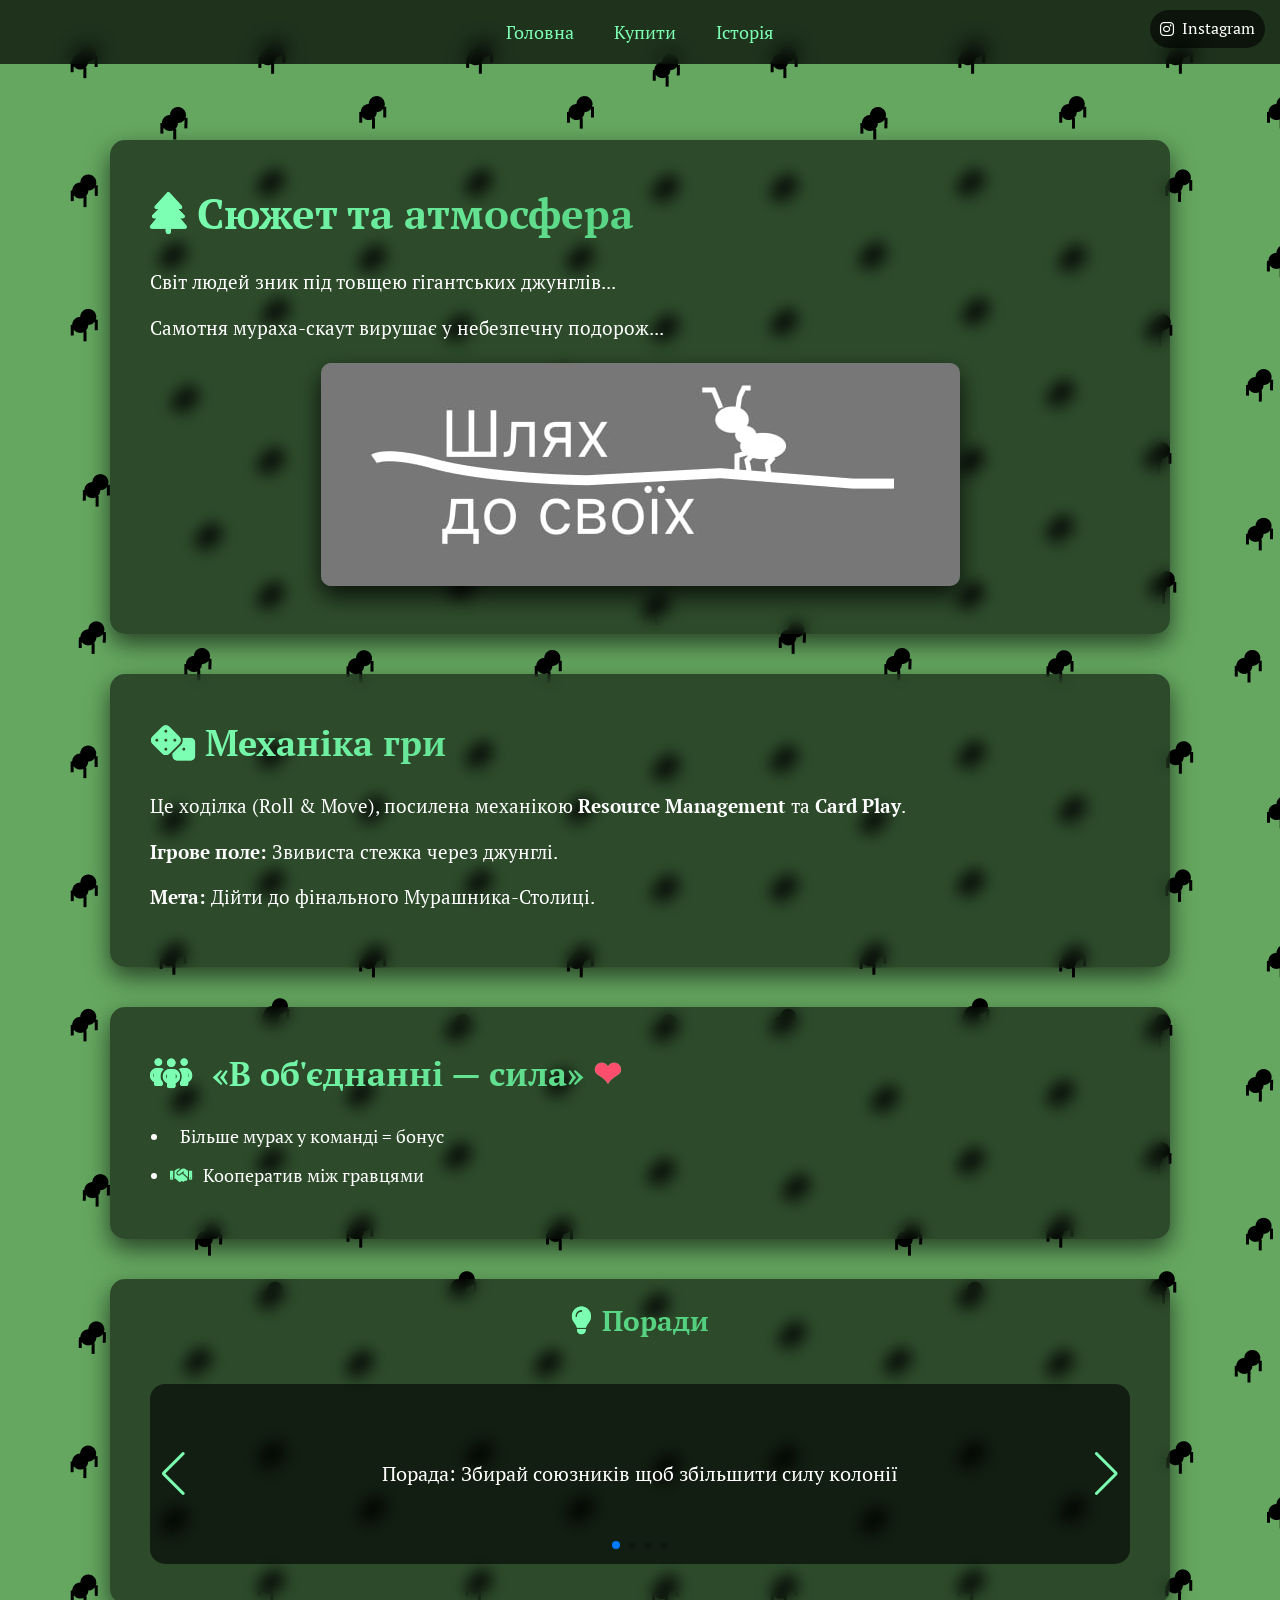
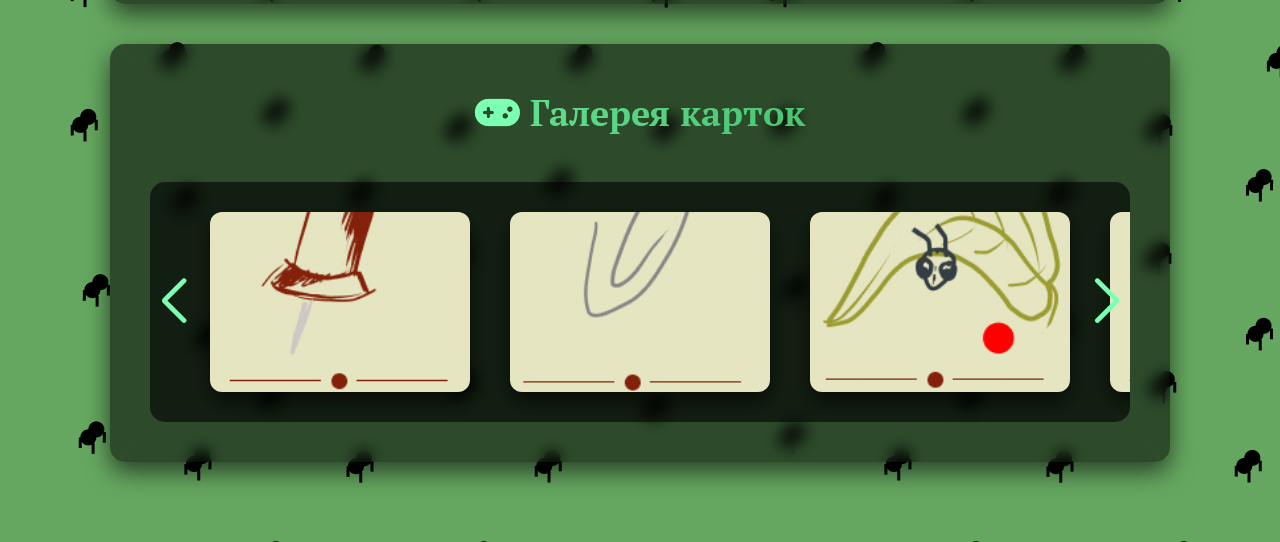
==== index.html @ 15e4026f "Update index.html" ====
<!DOCTYPE html>
<html lang="uk">
<head>
<meta charset="UTF-8">
<meta name="viewport" content="width=device-width, initial-scale=1.0">
<title>Ant Unity Game</title>

<link rel="stylesheet" href="style.css">
<link href="https://fonts.googleapis.com/css2?family=PT+Serif:wght@400;700&display=swap" rel="stylesheet">
<link rel="stylesheet" href="https://cdnjs.cloudflare.com/ajax/libs/font-awesome/6.5.0/css/all.min.css">
<link rel="stylesheet" href="https://cdn.jsdelivr.net/npm/swiper@11/swiper-bundle.min.css"/>

<style>
*{margin:0;padding:0;box-sizing:border-box;font-family:"PT Serif",serif;}

body{
background-image:url(bg.jpg);
color:white;
line-height:1.6;
}

nav{
position:fixed;
top:0;
left:0;
width:100%;
display:flex;
justify-content:center;
gap:40px;
padding:20px;
z-index:1000;
background:rgba(0,0,0,.7);
backdrop-filter:blur(10px);
}

nav button{
background:none;
border:none;
color:#7CFFB2;
font-size:18px;
cursor:pointer;
}

nav button:hover{color:#32a852;}

.tab{display:none;opacity:0;transition:.5s;}
.tab.active{display:block;opacity:1;}

.container{
max-width:1100px;
margin:auto;
padding:140px 20px 40px;
}

section{
background:rgba(0,0,0,.55);
backdrop-filter:blur(8px);
padding:40px;
border-radius:15px;
margin-bottom:40px;
box-shadow:0 10px 25px rgba(0,0,0,.6);
}

h1,h2{
margin-bottom:20px;
background:linear-gradient(90deg,#7CFFB2,#32a852);
-webkit-background-clip:text;
color:transparent;
}

h1{font-size:42px;}
h2{font-size:36px;}

p{font-size:19px;margin-bottom:15px;}

.image{text-align:center;margin-top:20px;}
.image img{
max-width:100%;
border-radius:10px;
box-shadow:0 10px 25px rgba(0,0,0,.8);
}

ul{margin-top:10px;padding-left:20px;font-size:18px;}
li{margin-bottom:10px;}

.icon{color:#7CFFB2;margin-right:10px;}
.highlight{font-size:34px;}
.heart{color:#ff4d6d;}

.swiper{
margin-top:40px;
background:rgba(0,0,0,.6);
border-radius:15px;
padding:30px 50px;
}

.tipSwiper .swiper-slide{
text-align:center;
font-size:20px;
display:flex;
align-items:center;
justify-content:center;
height:120px;
}

.gameSwiper .swiper-slide{
display:flex;
justify-content:center;
align-items:center;
height:auto;
}

.gameSwiper img{
width:100%;
max-width:260px;
height:180px;
object-fit:cover;
border-radius:12px;
box-shadow:0 10px 20px rgba(0,0,0,.6);
}

.swiper-button-next,
.swiper-button-prev{
color:#7CFFB2;
}

.coming{
text-align:center;
font-size:34px;
padding:100px 0;
opacity:.8;
}

.instagram-badge{
position:fixed;
top:10px;
right:15px;
z-index:1100;
display:flex;
align-items:center;
gap:8px;
padding:6px 10px;
border-radius:40px;
background:rgba(0,0,0,.6);
color:#fff;
text-decoration:none;
}

@media(max-width:768px){
.swiper{padding:20px;}
.gameSwiper img{height:160px;}
}
</style>
</head>

<body>

<a href="#" class="instagram-badge">
<i class="fa-brands fa-instagram"></i>
<span>Instagram</span>
</a>

<nav>
<button onclick="openTab('home')">Головна</button>
<button onclick="openTab('buy')">Купити</button>
<button onclick="openTab('story')">Історія</button>
</nav>

<div class="container">

<div id="home" class="tab active">

<section>
<h1><i class="fa-solid fa-tree icon"></i>Сюжет та атмосфера</h1>
<p>Світ людей зник під товщею гігантських джунглів...</p>
<p>Самотня мураха-скаут вирушає у небезпечну подорож...</p>
<div class="image">
<img src="04a4756f-ee67-4bca-881b-0a385c63c83e.png">
</div>
</section>

<section>
<h2><i class="fa-solid fa-dice icon"></i>Механіка гри</h2>
<p>Це ходілка (Roll & Move), посилена механікою <strong>Resource Management</strong> та <strong>Card Play</strong>.</p>
<p><strong>Ігрове поле:</strong> Звивиста стежка через джунглі.</p>
<p><strong>Мета:</strong> Дійти до фінального Мурашника-Столиці.</p>
</section>

<section>
<h2 class="highlight">
<i class="fa-solid fa-people-group icon"></i>
«В об'єднанні — сила»
<span class="heart">❤</span>
</h2>

<ul>
<li><i class="fa-solid fa-ant icon"></i>Більше мурах у команді = бонус</li>
<li><i class="fa-solid fa-handshake icon"></i>Кооператив між гравцями</li>
</ul>
</section>

<section style="padding-top:20px;">
<h2 style="text-align:center;margin-bottom:10px;font-size:28px;">
<i class="fa-solid fa-lightbulb icon"></i>Поради
</h2>

<div class="swiper tipSwiper">
<div class="swiper-wrapper">

<div class="swiper-slide">Порада: Збирай союзників щоб збільшити силу колонії</div>
<div class="swiper-slide">Сектор: Покинутий сад — ресурси + небезпека</div>
<div class="swiper-slide">Карта подій може змінити маршрут</div>
<div class="swiper-slide">Фінальна ціль: Мурашник-Столиця</div>

</div>

<div class="swiper-button-next tip-next"></div>
<div class="swiper-button-prev tip-prev"></div>
<div class="swiper-pagination tip-pagination"></div>
</div>
</section>

<section>
<h2 style="text-align:center;margin-bottom:25px;">
<i class="fa-solid fa-gamepad icon"></i>Галерея карток
</h2>

<div class="swiper gameSwiper">
<div class="swiper-wrapper">

<div class="swiper-slide"><img src="Group23.jpg"></div>
<div class="swiper-slide"><img src="Group24.jpg"></div>
<div class="swiper-slide"><img src="Group25.jpg"></div>
<div class="swiper-slide"><img src="Group22.jpg"></div>
<div class="swiper-slide"><img src="Group21.jpg"></div>
<div class="swiper-slide"><img src="Group20.jpg"></div>
<div class="swiper-slide"><img src="Group19.jpg"></div>

</div>

<div class="swiper-button-next game-next"></div>
<div class="swiper-button-prev game-prev"></div>
</div>
</section>

</div>

<div id="buy" class="tab">
<section><div class="coming">Coming Soon...</div></section>
</div>

<div id="story" class="tab">
<section><div class="coming">Coming Soon...</div></section>
</div>

</div>

<script src="https://cdn.jsdelivr.net/npm/swiper@11/swiper-bundle.min.js"></script>

<script>
function openTab(tabId){
document.querySelectorAll('.tab').forEach(t=>t.classList.remove('active'));
document.getElementById(tabId).classList.add('active');
}

/* Поради */
new Swiper(".tipSwiper",{
loop:true,
autoplay:{
delay:3500,
disableOnInteraction:false
},
pagination:{
el:".tip-pagination",
clickable:true
},
navigation:{
nextEl:".tip-next",
prevEl:".tip-prev"
}
});

/* Галерея карток */
new Swiper(".gameSwiper",{
loop:true,
slidesPerView:3,
slidesPerGroup:1,
spaceBetween:20,
navigation:{
nextEl:".game-next",
prevEl:".game-prev"
},
breakpoints:{
0:{slidesPerView:1},
768:{slidesPerView:2},
1024:{slidesPerView:3}
}
});
</script>

</body>
</html>
---- style.css ----
/* ===== СВАЙПЕР ОБЩИЙ ===== */

.swiper-slide{
text-align:center;
font-size:20px;
display:flex;
align-items:center;
justify-content:center;
height:120px;
}

/* ===== УДАЛЯЕМ СТАРУЮ GALLERY ===== */
/* gallery, track, card больше не нужны */

/* ===== ВТОРОЙ СВАЙПЕР С КАРТИНКАМИ ===== */

.gameSwiper{
margin-top:20px;
padding:20px 45px;
overflow:hidden;
position:relative;
}

.gameSwiper .swiper-wrapper{
align-items:center;
}

.gameSwiper .swiper-slide{
display:flex;
justify-content:center;
align-items:center;
height:auto;
}

.gameSwiper img{
width:100%;
max-width:260px;
height:180px;
object-fit:cover;
border-radius:12px;
box-shadow:0 10px 20px rgba(0,0,0,0.6);
transition:0.3s;
}

.gameSwiper img:hover{
transform:scale(1.05);
}

/* ===== СТРЕЛКИ ===== */

.game-next,
.game-prev{
color:#7CFFB2;
font-weight:bold;
}

.game-next:hover,
.game-prev:hover{
color:#32a852;
}

/* ===== АДАПТИВ ===== */

@media(max-width:768px){

.gameSwiper{
padding:20px;
}

.gameSwiper img{
height:160px;
}

}

@media(max-width:480px){

.gameSwiper img{
height:140px;
}

}
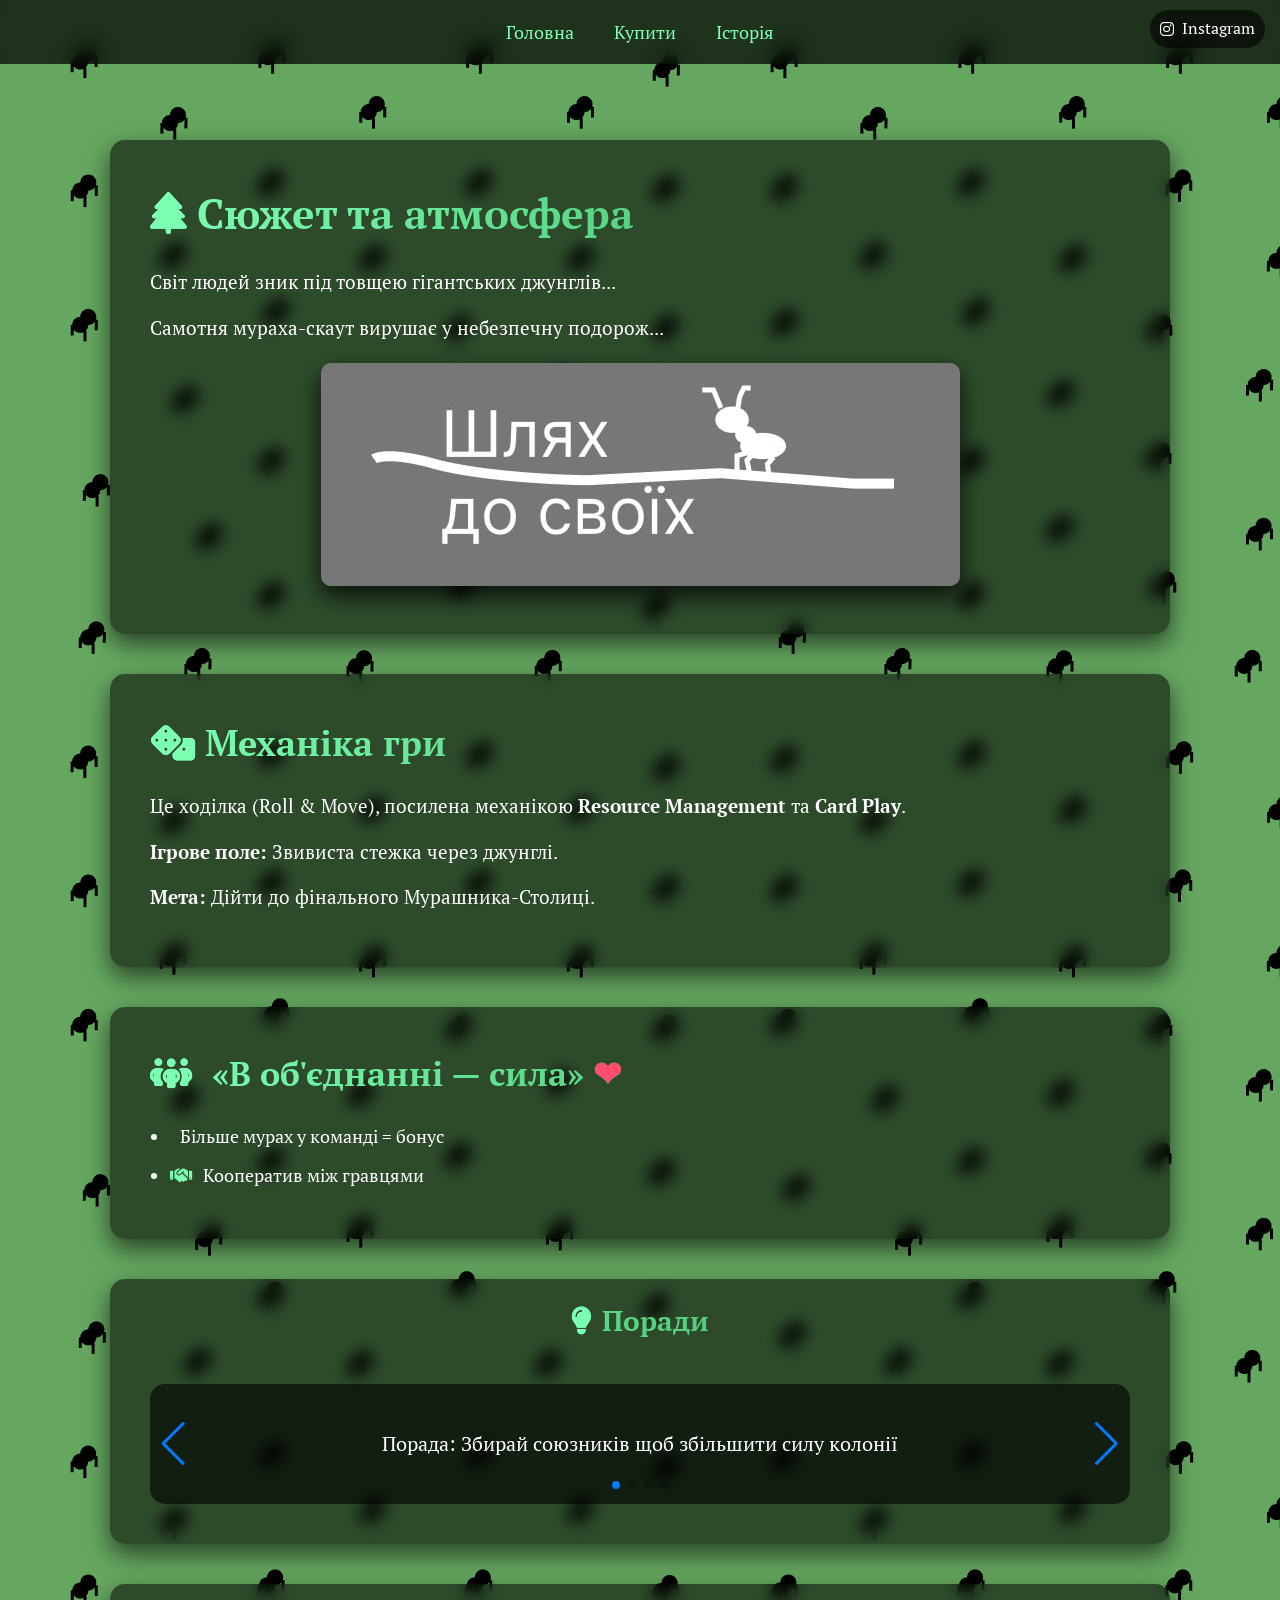
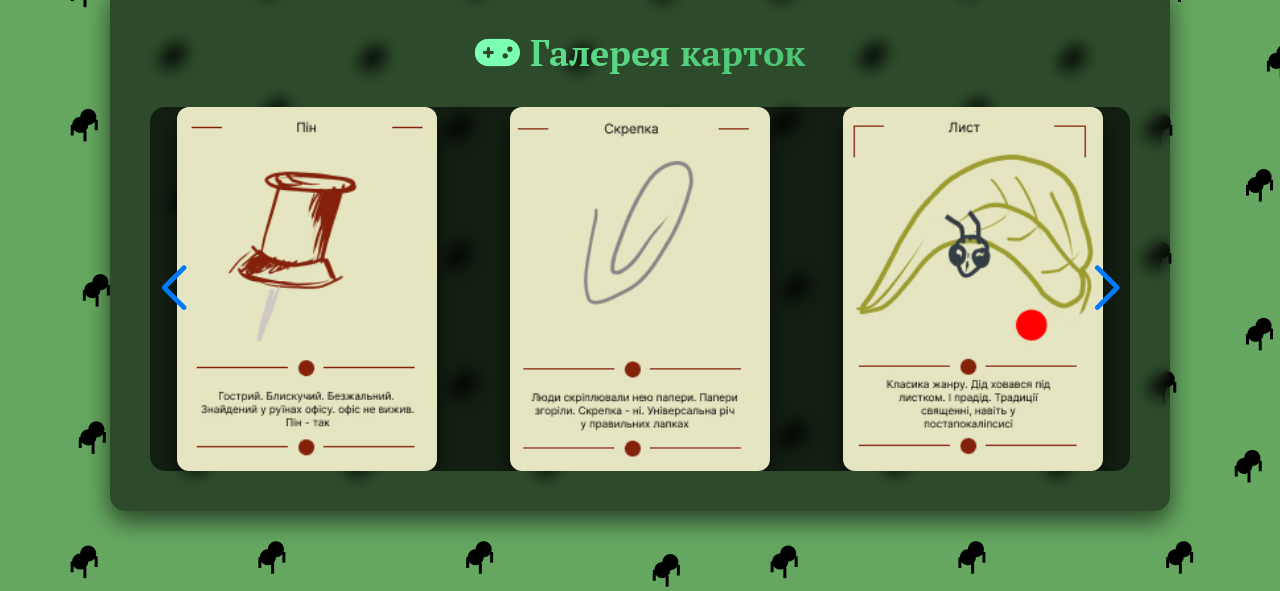
==== commit 0c5922e0: "css edits" ====
--- a/index.html
+++ b/index.html
@@ -10,147 +10,7 @@
 <link rel="stylesheet" href="https://cdnjs.cloudflare.com/ajax/libs/font-awesome/6.5.0/css/all.min.css">
 <link rel="stylesheet" href="https://cdn.jsdelivr.net/npm/swiper@11/swiper-bundle.min.css"/>
 
-<style>
-*{margin:0;padding:0;box-sizing:border-box;font-family:"PT Serif",serif;}
 
-body{
-background-image:url(bg.jpg);
-color:white;
-line-height:1.6;
-}
-
-nav{
-position:fixed;
-top:0;
-left:0;
-width:100%;
-display:flex;
-justify-content:center;
-gap:40px;
-padding:20px;
-z-index:1000;
-background:rgba(0,0,0,.7);
-backdrop-filter:blur(10px);
-}
-
-nav button{
-background:none;
-border:none;
-color:#7CFFB2;
-font-size:18px;
-cursor:pointer;
-}
-
-nav button:hover{color:#32a852;}
-
-.tab{display:none;opacity:0;transition:.5s;}
-.tab.active{display:block;opacity:1;}
-
-.container{
-max-width:1100px;
-margin:auto;
-padding:140px 20px 40px;
-}
-
-section{
-background:rgba(0,0,0,.55);
-backdrop-filter:blur(8px);
-padding:40px;
-border-radius:15px;
-margin-bottom:40px;
-box-shadow:0 10px 25px rgba(0,0,0,.6);
-}
-
-h1,h2{
-margin-bottom:20px;
-background:linear-gradient(90deg,#7CFFB2,#32a852);
--webkit-background-clip:text;
-color:transparent;
-}
-
-h1{font-size:42px;}
-h2{font-size:36px;}
-
-p{font-size:19px;margin-bottom:15px;}
-
-.image{text-align:center;margin-top:20px;}
-.image img{
-max-width:100%;
-border-radius:10px;
-box-shadow:0 10px 25px rgba(0,0,0,.8);
-}
-
-ul{margin-top:10px;padding-left:20px;font-size:18px;}
-li{margin-bottom:10px;}
-
-.icon{color:#7CFFB2;margin-right:10px;}
-.highlight{font-size:34px;}
-.heart{color:#ff4d6d;}
-
-.swiper{
-margin-top:40px;
-background:rgba(0,0,0,.6);
-border-radius:15px;
-padding:30px 50px;
-}
-
-.tipSwiper .swiper-slide{
-text-align:center;
-font-size:20px;
-display:flex;
-align-items:center;
-justify-content:center;
-height:120px;
-}
-
-.gameSwiper .swiper-slide{
-display:flex;
-justify-content:center;
-align-items:center;
-height:auto;
-}
-
-.gameSwiper img{
-width:100%;
-max-width:260px;
-height:180px;
-object-fit:cover;
-border-radius:12px;
-box-shadow:0 10px 20px rgba(0,0,0,.6);
-}
-
-.swiper-button-next,
-.swiper-button-prev{
-color:#7CFFB2;
-}
-
-.coming{
-text-align:center;
-font-size:34px;
-padding:100px 0;
-opacity:.8;
-}
-
-.instagram-badge{
-position:fixed;
-top:10px;
-right:15px;
-z-index:1100;
-display:flex;
-align-items:center;
-gap:8px;
-padding:6px 10px;
-border-radius:40px;
-background:rgba(0,0,0,.6);
-color:#fff;
-text-decoration:none;
-}
-
-@media(max-width:768px){
-.swiper{padding:20px;}
-.gameSwiper img{height:160px;}
-}
-</style>
 </head>
 
 <body>
@@ -263,7 +123,6 @@
 document.getElementById(tabId).classList.add('active');
 }
 
-/* Поради */
 new Swiper(".tipSwiper",{
 loop:true,
 autoplay:{
@@ -280,7 +139,6 @@
 }
 });
 
-/* Галерея карток */
 new Swiper(".gameSwiper",{
 loop:true,
 slidesPerView:3,
--- a/style.css
+++ b/style.css
@@ -1,4 +1,143 @@
 /* ===== СВАЙПЕР ОБЩИЙ ===== */
+*{margin:0;padding:0;box-sizing:border-box;font-family:"PT Serif",serif;}
+
+body{
+background-image:url(bg.jpg);
+color:white;
+line-height:1.6;
+}
+
+nav{
+position:fixed;
+top:0;
+left:0;
+width:100%;
+display:flex;
+justify-content:center;
+gap:40px;
+padding:20px;
+z-index:1000;
+background:rgba(0,0,0,.7);
+backdrop-filter:blur(10px);
+}
+
+nav button{
+background:none;
+border:none;
+color:#7CFFB2;
+font-size:18px;
+cursor:pointer;
+}
+
+nav button:hover{color:#32a852;}
+
+.tab{display:none;opacity:0;transition:.5s;}
+.tab.active{display:block;opacity:1;}
+
+.container{
+max-width:1100px;
+margin:auto;
+padding:140px 20px 40px;
+}
+
+section{
+background:rgba(0,0,0,.55);
+backdrop-filter:blur(8px);
+padding:40px;
+border-radius:15px;
+margin-bottom:40px;
+box-shadow:0 10px 25px rgba(0,0,0,.6);
+}
+
+h1,h2{
+margin-bottom:20px;
+background:linear-gradient(90deg,#7CFFB2,#32a852);
+-webkit-background-clip:text;
+color:transparent;
+}
+
+h1{font-size:42px;}
+h2{font-size:36px;}
+
+p{font-size:19px;margin-bottom:15px;}
+
+.image{text-align:center;margin-top:20px;}
+.image img{
+max-width:100%;
+border-radius:10px;
+box-shadow:0 10px 25px rgba(0,0,0,.8);
+}
+
+ul{margin-top:10px;padding-left:20px;font-size:18px;}
+li{margin-bottom:10px;}
+
+.icon{color:#7CFFB2;margin-right:10px;}
+.highlight{font-size:34px;}
+.heart{color:#ff4d6d;}
+
+.swiper{
+margin-top:40px;
+background:rgba(0,0,0,.6);
+border-radius:15px;
+padding:30px 50px;
+}
+
+.tipSwiper .swiper-slide{
+text-align:center;
+font-size:20px;
+display:flex;
+align-items:center;
+justify-content:center;
+height:120px;
+}
+
+.gameSwiper .swiper-slide{
+display:flex;
+justify-content:center;
+align-items:center;
+height:auto;
+}
+
+.gameSwiper img{
+width:100%;
+max-width:260px;
+object-fit:cover;
+border-radius:12px;
+box-shadow:0 10px 20px rgba(0,0,0,.6);
+}
+
+.swiper-button-next,
+.swiper-button-prev{
+color:#7CFFB2;
+}
+
+.coming{
+text-align:center;
+font-size:34px;
+padding:100px 0;
+opacity:.8;
+}
+
+.instagram-badge{
+position:fixed;
+top:10px;
+right:15px;
+z-index:1100;
+display:flex;
+align-items:center;
+gap:8px;
+padding:6px 10px;
+border-radius:40px;
+background:rgba(0,0,0,.6);
+color:#fff;
+text-decoration:none;
+}
+
+@media(max-width:768px){
+.swiper{padding:20px;}
+.gameSwiper img{height:160px;}
+}
+
 
 .swiper-slide{
 text-align:center;
@@ -35,7 +174,6 @@
 .gameSwiper img{
 width:100%;
 max-width:260px;
-height:180px;
 object-fit:cover;
 border-radius:12px;
 box-shadow:0 10px 20px rgba(0,0,0,0.6);
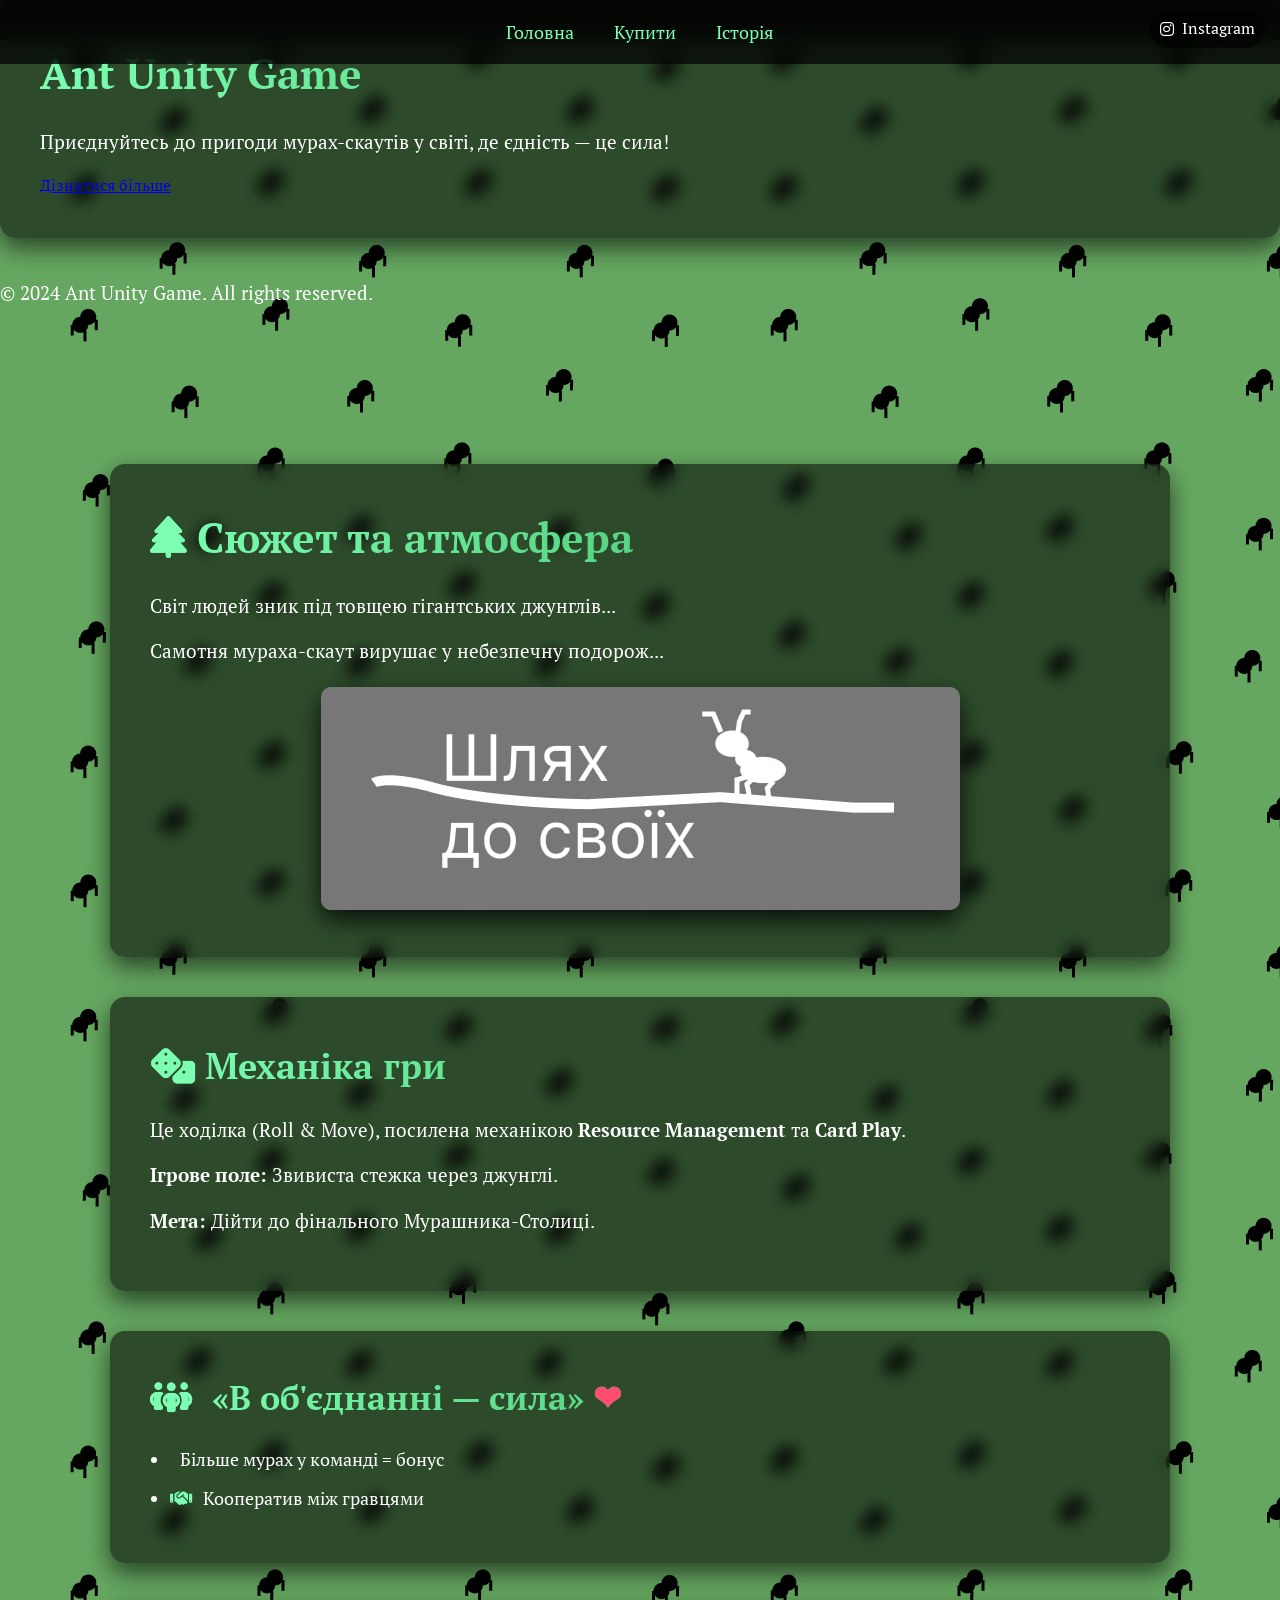
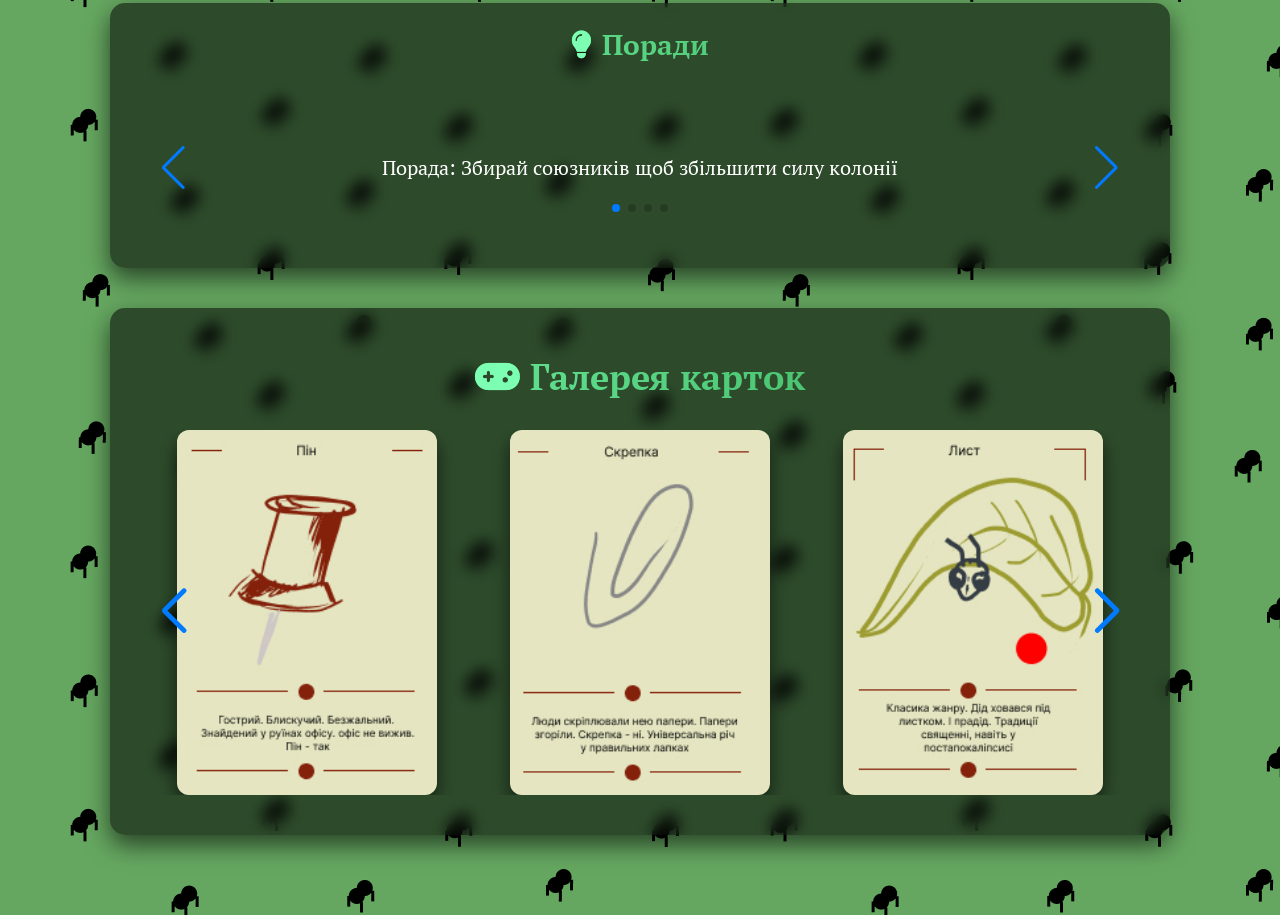
==== commit 28251e6e: "index edits" ====
--- a/index.html
+++ b/index.html
@@ -14,6 +14,27 @@
 </head>
 
 <body>
+
+<header>
+    <nav>
+        <a href=""></a>
+        <a href=""></a>
+        <a href=""></a>
+    </nav>
+</header>
+
+<main>
+    <section class="hero">
+        <h1>Ant Unity Game</h1>
+        <p>Приєднуйтесь до пригоди мурах-скаутів у світі, де єдність — це сила!</p> 
+        <a href="#home" class="btn">Дізнатися більше</a>
+     </section>
+</main>
+
+<footer>
+    <p>&copy; 2024 Ant Unity Game. All rights reserved.</p>
+</footer>    
+    
 
 <a href="#" class="instagram-badge">
 <i class="fa-brands fa-instagram"></i>
--- a/style.css
+++ b/style.css
@@ -77,7 +77,6 @@
 
 .swiper{
 margin-top:40px;
-background:rgba(0,0,0,.6);
 border-radius:15px;
 padding:30px 50px;
 }
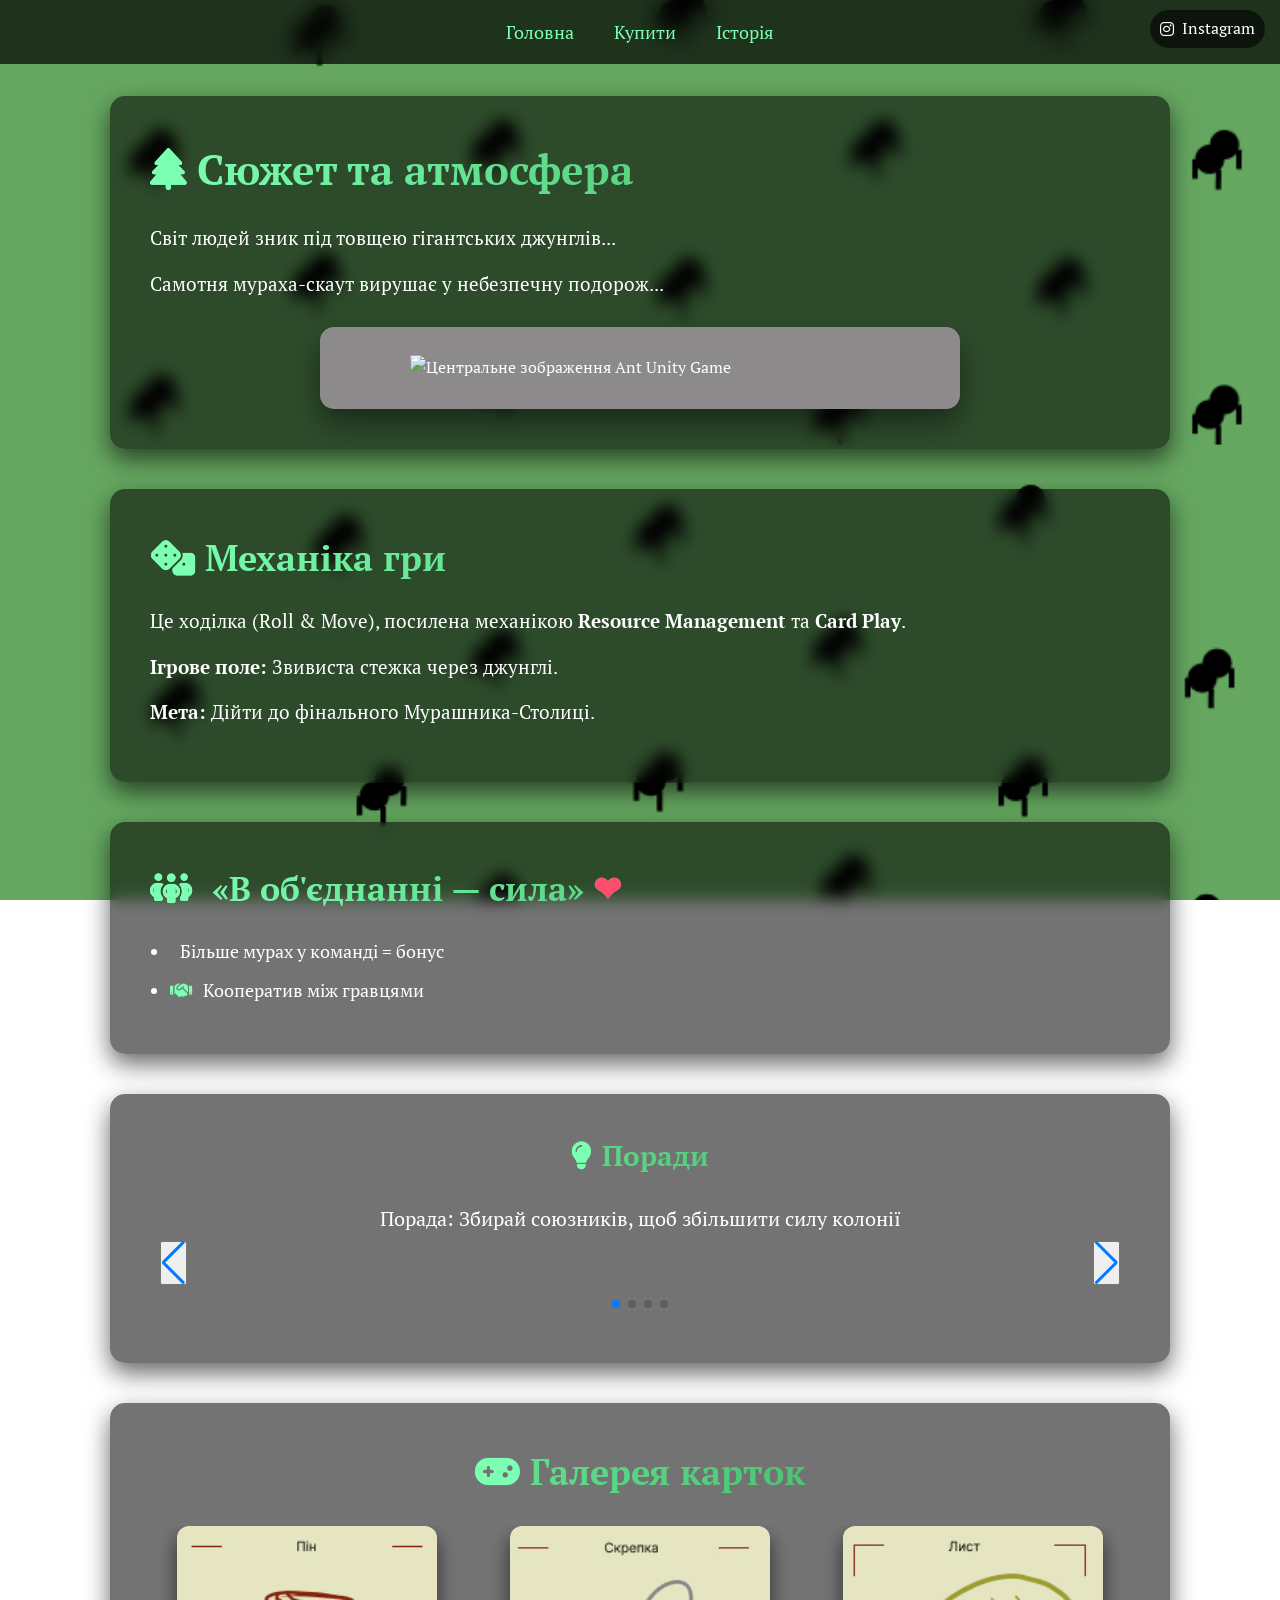
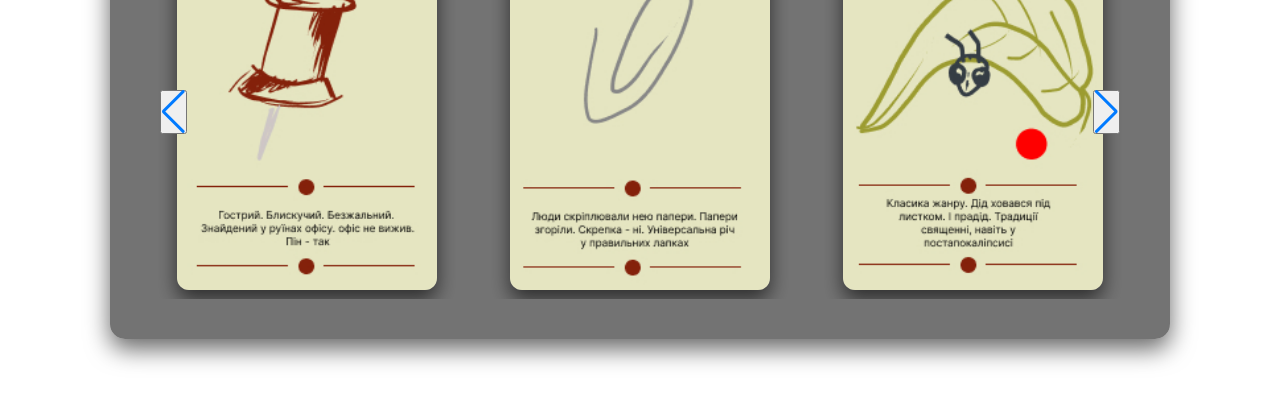
==== commit 50b3336d: "Update index.html" ====
--- a/index.html
+++ b/index.html
@@ -8,174 +8,142 @@
 <link rel="stylesheet" href="style.css">
 <link href="https://fonts.googleapis.com/css2?family=PT+Serif:wght@400;700&display=swap" rel="stylesheet">
 <link rel="stylesheet" href="https://cdnjs.cloudflare.com/ajax/libs/font-awesome/6.5.0/css/all.min.css">
-<link rel="stylesheet" href="https://cdn.jsdelivr.net/npm/swiper@11/swiper-bundle.min.css"/>
-
-
+<link rel="stylesheet" href="https://cdn.jsdelivr.net/npm/swiper@11/swiper-bundle.min.css">
 </head>
-
 <body>
 
-<header>
-    <nav>
-        <a href=""></a>
-        <a href=""></a>
-        <a href=""></a>
+<header class="site-header">
+    <nav class="site-nav">
+        <button onclick="openTab('home')">Головна</button>
+        <button onclick="openTab('buy')">Купити</button>
+        <button onclick="openTab('story')">Історія</button>
     </nav>
 </header>
 
-<main>
-    <section class="hero">
-        <h1>Ant Unity Game</h1>
-        <p>Приєднуйтесь до пригоди мурах-скаутів у світі, де єдність — це сила!</p> 
-        <a href="#home" class="btn">Дізнатися більше</a>
-     </section>
+<a href="#" class="instagram-badge">
+    <i class="fa-brands fa-instagram"></i>
+    <span>Instagram</span>
+</a>
+
+<main class="page">
+    <section id="home" class="tab active">
+        <article class="panel story-panel">
+            <h1><i class="fa-solid fa-tree icon"></i>Сюжет та атмосфера</h1>
+            <p>Світ людей зник під товщею гігантських джунглів...</p>
+            <p>Самотня мураха-скаут вирушає у небезпечну подорож...</p>
+            <figure class="hero-card">
+                <img src="Group 75.png" alt="Центральне зображення Ant Unity Game" class="hero-image">
+            </figure>
+        </article>
+
+        <article class="panel">
+            <h2><i class="fa-solid fa-dice icon"></i>Механіка гри</h2>
+            <p>Це ходілка (Roll & Move), посилена механікою <strong>Resource Management</strong> та <strong>Card Play</strong>.</p>
+            <p><strong>Ігрове поле:</strong> Звивиста стежка через джунглі.</p>
+            <p><strong>Мета:</strong> Дійти до фінального Мурашника-Столиці.</p>
+        </article>
+
+        <article class="panel">
+            <h2 class="highlight">
+                <i class="fa-solid fa-people-group icon"></i>
+                «В об'єднанні — сила»
+                <span class="heart">❤</span>
+            </h2>
+            <ul class="feature-list">
+                <li><i class="fa-solid fa-ant icon"></i>Більше мурах у команді = бонус</li>
+                <li><i class="fa-solid fa-handshake icon"></i>Кооператив між гравцями</li>
+            </ul>
+        </article>
+
+        <article class="panel">
+            <h2 class="section-title tips-title">
+                <i class="fa-solid fa-lightbulb icon"></i>Поради
+            </h2>
+            <section class="swiper tipSwiper">
+                <ul class="swiper-wrapper">
+                    <li class="swiper-slide">Порада: Збирай союзників, щоб збільшити силу колонії</li>
+                    <li class="swiper-slide">Сектор: Покинутий сад — ресурси + небезпека</li>
+                    <li class="swiper-slide">Карта подій може змінити маршрут</li>
+                    <li class="swiper-slide">Фінальна ціль: Мурашник-Столиця</li>
+                </ul>
+                <button class="swiper-button-prev tip-prev" type="button" aria-label="Попередня порада"></button>
+                <button class="swiper-button-next tip-next" type="button" aria-label="Наступна порада"></button>
+                <section class="swiper-pagination tip-pagination" aria-label="Навігація слайдера"></section>
+            </section>
+        </article>
+
+        <article class="panel">
+            <h2 class="section-title gallery-title">
+                <i class="fa-solid fa-gamepad icon"></i>Галерея карток
+            </h2>
+            <section class="swiper gameSwiper">
+                <ul class="swiper-wrapper">
+                    <li class="swiper-slide"><img src="Group23.jpg" alt="Картка 1"></li>
+                    <li class="swiper-slide"><img src="Group24.jpg" alt="Картка 2"></li>
+                    <li class="swiper-slide"><img src="Group25.jpg" alt="Картка 3"></li>
+                    <li class="swiper-slide"><img src="Group22.jpg" alt="Картка 4"></li>
+                    <li class="swiper-slide"><img src="Group21.jpg" alt="Картка 5"></li>
+                    <li class="swiper-slide"><img src="Group20.jpg" alt="Картка 6"></li>
+                    <li class="swiper-slide"><img src="Group19.jpg" alt="Картка 7"></li>
+                </ul>
+                <button class="swiper-button-prev game-prev" type="button" aria-label="Попередня картка"></button>
+                <button class="swiper-button-next game-next" type="button" aria-label="Наступна картка"></button>
+            </section>
+        </article>
+    </section>
+
+    <section id="buy" class="tab">
+        <article class="panel">
+            <p class="coming">Coming Soon...</p>
+        </article>
+    </section>
+
+    <section id="story" class="tab">
+        <article class="panel">
+            <p class="coming">Coming Soon...</p>
+        </article>
+    </section>
 </main>
 
-<footer>
-    <p>&copy; 2024 Ant Unity Game. All rights reserved.</p>
-</footer>    
-    
-
-<a href="#" class="instagram-badge">
-<i class="fa-brands fa-instagram"></i>
-<span>Instagram</span>
-</a>
-
-<nav>
-<button onclick="openTab('home')">Головна</button>
-<button onclick="openTab('buy')">Купити</button>
-<button onclick="openTab('story')">Історія</button>
-</nav>
-
-<div class="container">
-
-<div id="home" class="tab active">
-
-<section>
-<h1><i class="fa-solid fa-tree icon"></i>Сюжет та атмосфера</h1>
-<p>Світ людей зник під товщею гігантських джунглів...</p>
-<p>Самотня мураха-скаут вирушає у небезпечну подорож...</p>
-<div class="image">
-<img src="04a4756f-ee67-4bca-881b-0a385c63c83e.png">
-</div>
-</section>
-
-<section>
-<h2><i class="fa-solid fa-dice icon"></i>Механіка гри</h2>
-<p>Це ходілка (Roll & Move), посилена механікою <strong>Resource Management</strong> та <strong>Card Play</strong>.</p>
-<p><strong>Ігрове поле:</strong> Звивиста стежка через джунглі.</p>
-<p><strong>Мета:</strong> Дійти до фінального Мурашника-Столиці.</p>
-</section>
-
-<section>
-<h2 class="highlight">
-<i class="fa-solid fa-people-group icon"></i>
-«В об'єднанні — сила»
-<span class="heart">❤</span>
-</h2>
-
-<ul>
-<li><i class="fa-solid fa-ant icon"></i>Більше мурах у команді = бонус</li>
-<li><i class="fa-solid fa-handshake icon"></i>Кооператив між гравцями</li>
-</ul>
-</section>
-
-<section style="padding-top:20px;">
-<h2 style="text-align:center;margin-bottom:10px;font-size:28px;">
-<i class="fa-solid fa-lightbulb icon"></i>Поради
-</h2>
-
-<div class="swiper tipSwiper">
-<div class="swiper-wrapper">
-
-<div class="swiper-slide">Порада: Збирай союзників щоб збільшити силу колонії</div>
-<div class="swiper-slide">Сектор: Покинутий сад — ресурси + небезпека</div>
-<div class="swiper-slide">Карта подій може змінити маршрут</div>
-<div class="swiper-slide">Фінальна ціль: Мурашник-Столиця</div>
-
-</div>
-
-<div class="swiper-button-next tip-next"></div>
-<div class="swiper-button-prev tip-prev"></div>
-<div class="swiper-pagination tip-pagination"></div>
-</div>
-</section>
-
-<section>
-<h2 style="text-align:center;margin-bottom:25px;">
-<i class="fa-solid fa-gamepad icon"></i>Галерея карток
-</h2>
-
-<div class="swiper gameSwiper">
-<div class="swiper-wrapper">
-
-<div class="swiper-slide"><img src="Group23.jpg"></div>
-<div class="swiper-slide"><img src="Group24.jpg"></div>
-<div class="swiper-slide"><img src="Group25.jpg"></div>
-<div class="swiper-slide"><img src="Group22.jpg"></div>
-<div class="swiper-slide"><img src="Group21.jpg"></div>
-<div class="swiper-slide"><img src="Group20.jpg"></div>
-<div class="swiper-slide"><img src="Group19.jpg"></div>
-
-</div>
-
-<div class="swiper-button-next game-next"></div>
-<div class="swiper-button-prev game-prev"></div>
-</div>
-</section>
-
-</div>
-
-<div id="buy" class="tab">
-<section><div class="coming">Coming Soon...</div></section>
-</div>
-
-<div id="story" class="tab">
-<section><div class="coming">Coming Soon...</div></section>
-</div>
-
-</div>
-
 <script src="https://cdn.jsdelivr.net/npm/swiper@11/swiper-bundle.min.js"></script>
-
 <script>
-function openTab(tabId){
-document.querySelectorAll('.tab').forEach(t=>t.classList.remove('active'));
-document.getElementById(tabId).classList.add('active');
+function openTab(tabId) {
+    document.querySelectorAll('.tab').forEach((tab) => tab.classList.remove('active'));
+    document.getElementById(tabId).classList.add('active');
 }
 
-new Swiper(".tipSwiper",{
-loop:true,
-autoplay:{
-delay:3500,
-disableOnInteraction:false
-},
-pagination:{
-el:".tip-pagination",
-clickable:true
-},
-navigation:{
-nextEl:".tip-next",
-prevEl:".tip-prev"
-}
+new Swiper('.tipSwiper', {
+    loop: true,
+    autoplay: {
+        delay: 3500,
+        disableOnInteraction: false
+    },
+    pagination: {
+        el: '.tip-pagination',
+        clickable: true
+    },
+    navigation: {
+        nextEl: '.tip-next',
+        prevEl: '.tip-prev'
+    }
 });
 
-new Swiper(".gameSwiper",{
-loop:true,
-slidesPerView:3,
-slidesPerGroup:1,
-spaceBetween:20,
-navigation:{
-nextEl:".game-next",
-prevEl:".game-prev"
-},
-breakpoints:{
-0:{slidesPerView:1},
-768:{slidesPerView:2},
-1024:{slidesPerView:3}
-}
+new Swiper('.gameSwiper', {
+    loop: true,
+    slidesPerView: 3,
+    slidesPerGroup: 1,
+    spaceBetween: 20,
+    navigation: {
+        nextEl: '.game-next',
+        prevEl: '.game-prev'
+    },
+    breakpoints: {
+        0: { slidesPerView: 1 },
+        768: { slidesPerView: 2 },
+        1024: { slidesPerView: 3 }
+    }
 });
 </script>
 
 </body>
-</html>+</html>
--- a/style.css
+++ b/style.css
@@ -1,219 +1,259 @@
-/* ===== СВАЙПЕР ОБЩИЙ ===== */
-*{margin:0;padding:0;box-sizing:border-box;font-family:"PT Serif",serif;}
-
-body{
-background-image:url(bg.jpg);
-color:white;
-line-height:1.6;
-}
-
-nav{
-position:fixed;
-top:0;
-left:0;
-width:100%;
-display:flex;
-justify-content:center;
-gap:40px;
-padding:20px;
-z-index:1000;
-background:rgba(0,0,0,.7);
-backdrop-filter:blur(10px);
-}
-
-nav button{
-background:none;
-border:none;
-color:#7CFFB2;
-font-size:18px;
-cursor:pointer;
-}
-
-nav button:hover{color:#32a852;}
-
-.tab{display:none;opacity:0;transition:.5s;}
-.tab.active{display:block;opacity:1;}
-
-.container{
-max-width:1100px;
-margin:auto;
-padding:140px 20px 40px;
-}
-
-section{
-background:rgba(0,0,0,.55);
-backdrop-filter:blur(8px);
-padding:40px;
-border-radius:15px;
-margin-bottom:40px;
-box-shadow:0 10px 25px rgba(0,0,0,.6);
-}
-
-h1,h2{
-margin-bottom:20px;
-background:linear-gradient(90deg,#7CFFB2,#32a852);
--webkit-background-clip:text;
-color:transparent;
-}
-
-h1{font-size:42px;}
-h2{font-size:36px;}
-
-p{font-size:19px;margin-bottom:15px;}
-
-.image{text-align:center;margin-top:20px;}
-.image img{
-max-width:100%;
-border-radius:10px;
-box-shadow:0 10px 25px rgba(0,0,0,.8);
-}
-
-ul{margin-top:10px;padding-left:20px;font-size:18px;}
-li{margin-bottom:10px;}
-
-.icon{color:#7CFFB2;margin-right:10px;}
-.highlight{font-size:34px;}
-.heart{color:#ff4d6d;}
-
-.swiper{
-margin-top:40px;
-border-radius:15px;
-padding:30px 50px;
-}
-
-.tipSwiper .swiper-slide{
-text-align:center;
-font-size:20px;
-display:flex;
-align-items:center;
-justify-content:center;
-height:120px;
-}
-
-.gameSwiper .swiper-slide{
-display:flex;
-justify-content:center;
-align-items:center;
-height:auto;
-}
-
-.gameSwiper img{
-width:100%;
-max-width:260px;
-object-fit:cover;
-border-radius:12px;
-box-shadow:0 10px 20px rgba(0,0,0,.6);
+:root {
+    --accent: #7cffb2;
+    --accent-dark: #32a852;
+    --text: #fff;
+    --panel: rgba(0, 0, 0, 0.55);
+    --panel-strong: rgba(0, 0, 0, 0.7);
+    --hero-card: #8c8a8a;
+    --shadow: 0 10px 25px rgba(0, 0, 0, 0.6);
+    --radius: 15px;
+}
+
+* {
+    margin: 0;
+    padding: 0;
+    box-sizing: border-box;
+    font-family: "PT Serif", serif;
+}
+
+body {
+    background: url(bg.jpg) center / cover fixed;
+    color: var(--text);
+    line-height: 1.6;
+}
+
+.site-header {
+    position: sticky;
+    top: 0;
+    z-index: 1000;
+}
+
+.site-nav {
+    display: flex;
+    justify-content: center;
+    gap: 40px;
+    padding: 20px;
+    background: var(--panel-strong);
+    backdrop-filter: blur(10px);
+}
+
+.site-nav button {
+    border: 0;
+    background: transparent;
+    color: var(--accent);
+    font-size: 18px;
+    cursor: pointer;
+}
+
+.site-nav button:hover {
+    color: var(--accent-dark);
+}
+
+.instagram-badge {
+    position: fixed;
+    top: 10px;
+    right: 15px;
+    z-index: 1100;
+    display: flex;
+    align-items: center;
+    gap: 8px;
+    padding: 6px 10px;
+    border-radius: 999px;
+    background: rgba(0, 0, 0, 0.6);
+    color: var(--text);
+    text-decoration: none;
+}
+
+.page {
+    max-width: 1100px;
+    margin: 0 auto;
+    padding: 32px 20px 40px;
+}
+
+.tab {
+    display: none;
+}
+
+.tab.active {
+    display: block;
+}
+
+.panel {
+    margin-bottom: 40px;
+    padding: 40px;
+    border-radius: var(--radius);
+    background: var(--panel);
+    box-shadow: var(--shadow);
+    backdrop-filter: blur(8px);
+}
+
+h1,
+h2 {
+    margin-bottom: 20px;
+    color: transparent;
+    background: linear-gradient(90deg, var(--accent), var(--accent-dark));
+    -webkit-background-clip: text;
+}
+
+h1 {
+    font-size: 42px;
+}
+
+h2 {
+    font-size: 36px;
+}
+
+p {
+    margin-bottom: 15px;
+    font-size: 19px;
+}
+
+.icon {
+    margin-right: 10px;
+    color: var(--accent);
+}
+
+.highlight {
+    font-size: 34px;
+}
+
+.heart {
+    color: #ff4d6d;
+}
+
+.feature-list {
+    padding-left: 20px;
+    font-size: 18px;
+}
+
+.feature-list li {
+    margin-bottom: 10px;
+}
+
+.section-title {
+    text-align: center;
+}
+
+.tips-title {
+    margin-bottom: 10px;
+    font-size: 28px;
+}
+
+.gallery-title {
+    margin-bottom: 25px;
+}
+
+.hero-card {
+    display: flex;
+    justify-content: center;
+    margin: 28px auto 0;
+    padding: 28px 32px;
+    max-width: 640px;
+    border-radius: 14px;
+    background: var(--hero-card);
+    box-shadow: 0 14px 30px rgba(0, 0, 0, 0.45);
+}
+
+.hero-image {
+    display: block;
+    width: 100%;
+    max-width: 460px;
+    height: auto;
+}
+
+.swiper {
+    margin-top: 24px;
+    padding: 24px 50px;
+    border-radius: var(--radius);
+}
+
+.swiper-wrapper {
+    list-style: none;
+}
+
+.swiper-slide {
+    display: flex;
+    align-items: center;
+    justify-content: center;
+    text-align: center;
+    font-size: 20px;
+}
+
+.tipSwiper .swiper-slide {
+    min-height: 120px;
+}
+
+.gameSwiper {
+    overflow: hidden;
+}
+
+.gameSwiper .swiper-slide {
+    height: auto;
+}
+
+.gameSwiper img {
+    width: 100%;
+    max-width: 260px;
+    border-radius: 12px;
+    object-fit: cover;
+    box-shadow: 0 10px 20px rgba(0, 0, 0, 0.6);
+    transition: transform 0.3s;
+}
+
+.gameSwiper img:hover {
+    transform: scale(1.05);
 }
 
 .swiper-button-next,
-.swiper-button-prev{
-color:#7CFFB2;
-}
-
-.coming{
-text-align:center;
-font-size:34px;
-padding:100px 0;
-opacity:.8;
-}
-
-.instagram-badge{
-position:fixed;
-top:10px;
-right:15px;
-z-index:1100;
-display:flex;
-align-items:center;
-gap:8px;
-padding:6px 10px;
-border-radius:40px;
-background:rgba(0,0,0,.6);
-color:#fff;
-text-decoration:none;
-}
-
-@media(max-width:768px){
-.swiper{padding:20px;}
-.gameSwiper img{height:160px;}
-}
-
-
-.swiper-slide{
-text-align:center;
-font-size:20px;
-display:flex;
-align-items:center;
-justify-content:center;
-height:120px;
-}
-
-/* ===== УДАЛЯЕМ СТАРУЮ GALLERY ===== */
-/* gallery, track, card больше не нужны */
-
-/* ===== ВТОРОЙ СВАЙПЕР С КАРТИНКАМИ ===== */
-
-.gameSwiper{
-margin-top:20px;
-padding:20px 45px;
-overflow:hidden;
-position:relative;
-}
-
-.gameSwiper .swiper-wrapper{
-align-items:center;
-}
-
-.gameSwiper .swiper-slide{
-display:flex;
-justify-content:center;
-align-items:center;
-height:auto;
-}
-
-.gameSwiper img{
-width:100%;
-max-width:260px;
-object-fit:cover;
-border-radius:12px;
-box-shadow:0 10px 20px rgba(0,0,0,0.6);
-transition:0.3s;
-}
-
-.gameSwiper img:hover{
-transform:scale(1.05);
-}
-
-/* ===== СТРЕЛКИ ===== */
-
-.game-next,
-.game-prev{
-color:#7CFFB2;
-font-weight:bold;
-}
-
-.game-next:hover,
-.game-prev:hover{
-color:#32a852;
-}
-
-/* ===== АДАПТИВ ===== */
-
-@media(max-width:768px){
-
-.gameSwiper{
-padding:20px;
-}
-
-.gameSwiper img{
-height:160px;
-}
-
-}
-
-@media(max-width:480px){
-
-.gameSwiper img{
-height:140px;
-}
-
-}+.swiper-button-prev {
+    color: var(--accent);
+}
+
+.coming {
+    padding: 100px 0;
+    text-align: center;
+    font-size: 34px;
+    opacity: 0.8;
+}
+
+@media (max-width: 768px) {
+    .site-nav {
+        gap: 20px;
+        padding: 16px;
+    }
+
+    .page {
+        padding-top: 24px;
+    }
+
+    .panel {
+        padding: 24px;
+    }
+
+    .hero-card,
+    .swiper {
+        padding: 20px;
+    }
+
+    .hero-image {
+        max-width: 100%;
+    }
+
+    .gameSwiper img {
+        height: 160px;
+    }
+}
+
+@media (max-width: 480px) {
+    h1 {
+        font-size: 34px;
+    }
+
+    h2 {
+        font-size: 28px;
+    }
+
+    .gameSwiper img {
+        height: 140px;
+    }
+}
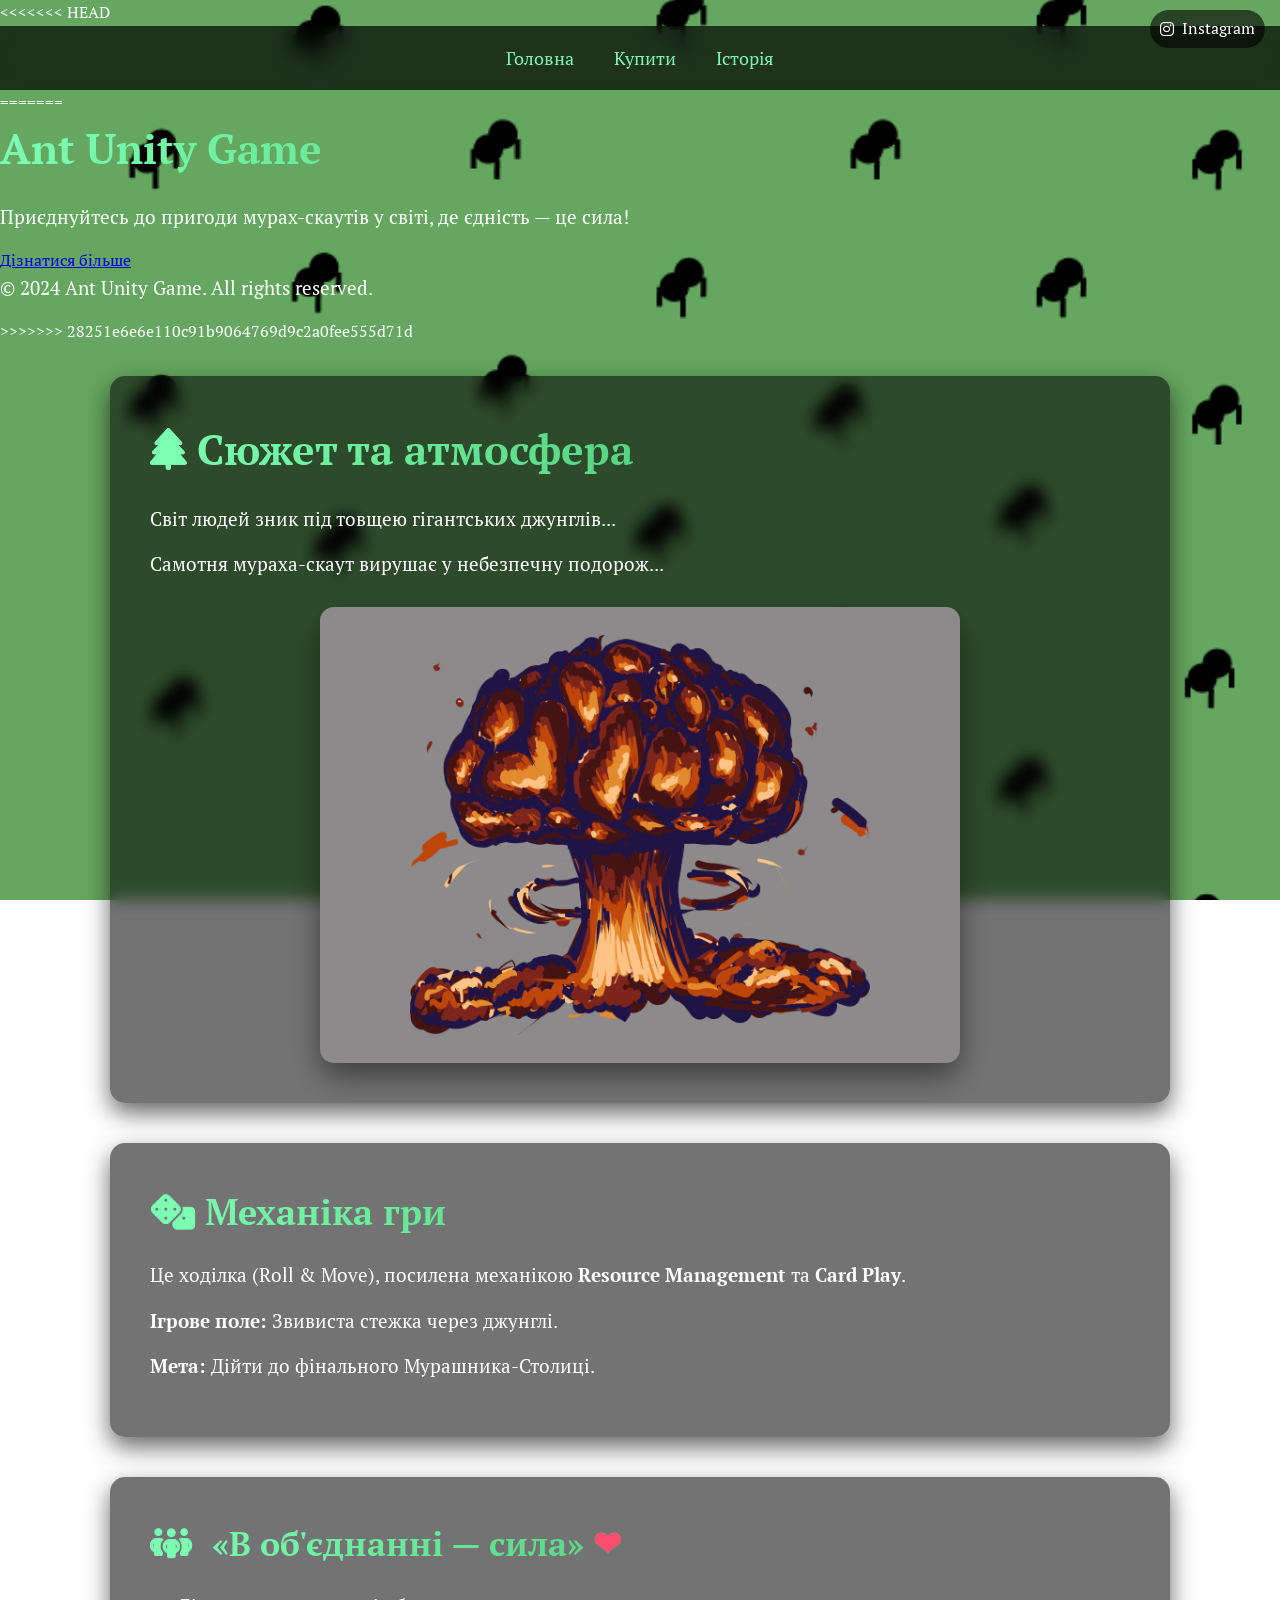
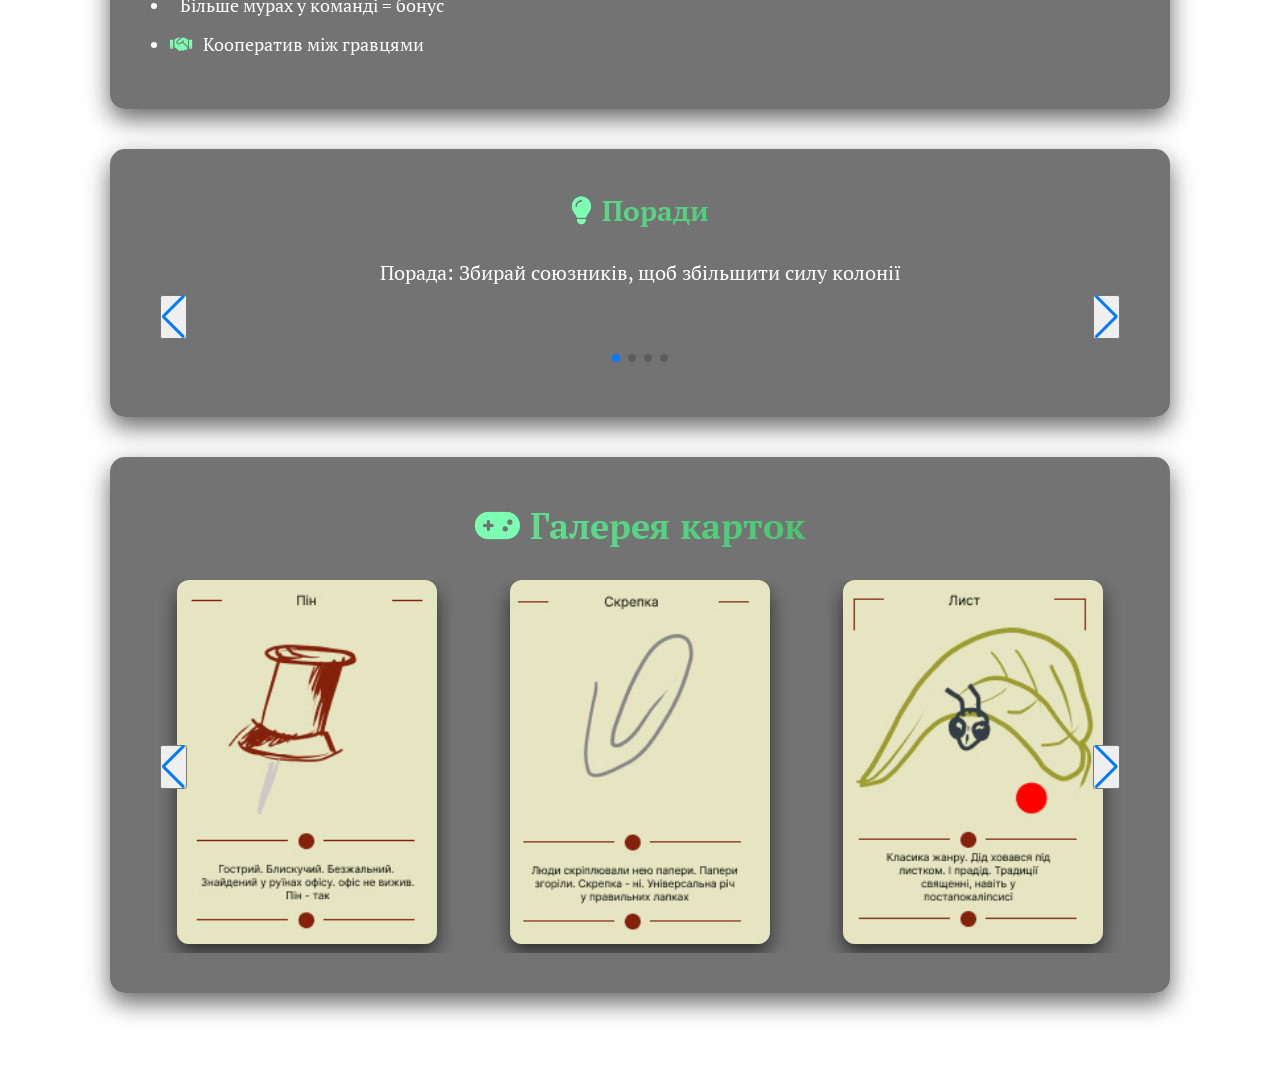
==== commit d2fb20a9: "Update index.html" ====
--- a/index.html
+++ b/index.html
@@ -12,6 +12,7 @@
 </head>
 <body>
 
+<<<<<<< HEAD
 <header class="site-header">
     <nav class="site-nav">
         <button onclick="openTab('home')">Головна</button>
@@ -20,6 +21,29 @@
     </nav>
 </header>
 
+=======
+<header>
+    <nav>
+        <a href=""></a>
+        <a href=""></a>
+        <a href=""></a>
+    </nav>
+</header>
+
+<main>
+    <section class="hero">
+        <h1>Ant Unity Game</h1>
+        <p>Приєднуйтесь до пригоди мурах-скаутів у світі, де єдність — це сила!</p> 
+        <a href="#home" class="btn">Дізнатися більше</a>
+     </section>
+</main>
+
+<footer>
+    <p>&copy; 2024 Ant Unity Game. All rights reserved.</p>
+</footer>    
+    
+
+>>>>>>> 28251e6e6e110c91b9064769d9c2a0fee555d71d
 <a href="#" class="instagram-badge">
     <i class="fa-brands fa-instagram"></i>
     <span>Instagram</span>
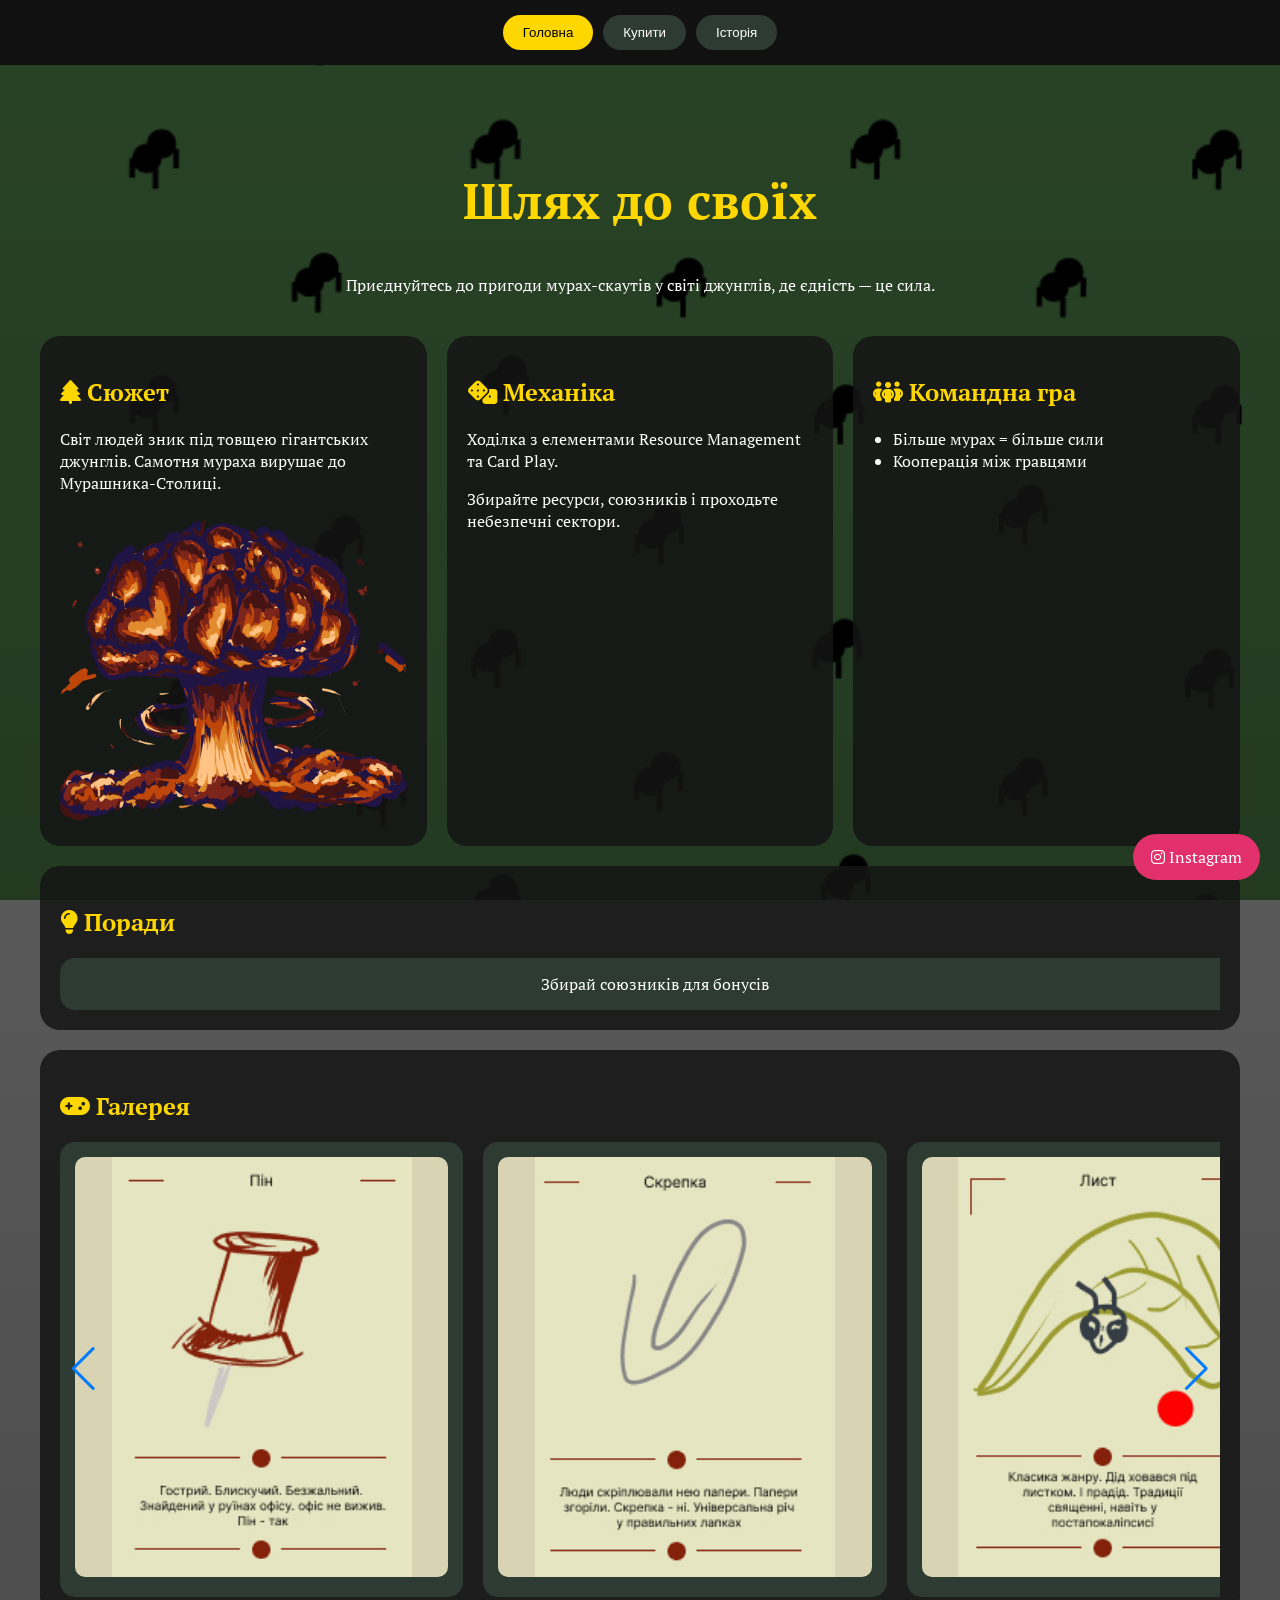
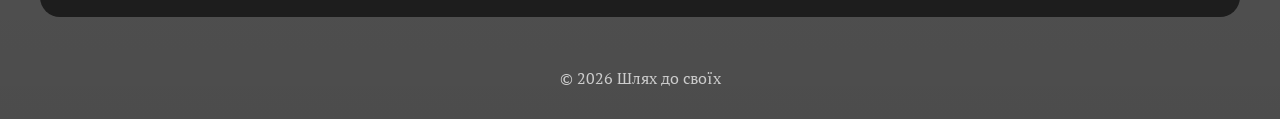
==== commit 6378e0eb: "Update index.html" ====
--- a/index.html
+++ b/index.html
@@ -3,171 +3,347 @@
 <head>
 <meta charset="UTF-8">
 <meta name="viewport" content="width=device-width, initial-scale=1.0">
-<title>Ant Unity Game</title>
-
-<link rel="stylesheet" href="style.css">
+<title>Шлях до своїх</title>
+
 <link href="https://fonts.googleapis.com/css2?family=PT+Serif:wght@400;700&display=swap" rel="stylesheet">
 <link rel="stylesheet" href="https://cdnjs.cloudflare.com/ajax/libs/font-awesome/6.5.0/css/all.min.css">
 <link rel="stylesheet" href="https://cdn.jsdelivr.net/npm/swiper@11/swiper-bundle.min.css">
+
+<style>
+body{
+margin:0;
+font-family:'PT Serif',serif;
+background:
+linear-gradient(rgba(0,0,0,.6),rgba(0,0,0,.7)),
+url('bg.jpg') center/cover fixed;
+color:white;
+}
+
+header{
+background:#111;
+padding:15px;
+position:sticky;
+top:0;
+}
+
+nav{
+display:flex;
+justify-content:center;
+gap:10px;
+}
+
+nav button{
+padding:10px 20px;
+border:none;
+border-radius:20px;
+background:#2d3b33;
+color:white;
+cursor:pointer;
+}
+
+nav button.active,
+nav button:hover{
+background:gold;
+color:black;
+}
+
+.page{
+max-width:1200px;
+margin:auto;
+padding:20px;
+}
+
+.hero{
+text-align:center;
+padding:40px 20px;
+}
+
+.hero h1{
+font-size:50px;
+color:gold;
+}
+
+.hero p{
+max-width:700px;
+margin:auto;
+}
+
+.grid{
+display:grid;
+grid-template-columns:repeat(auto-fit,minmax(280px,1fr));
+gap:20px;
+}
+
+.panel{
+background:rgba(20,20,20,.85);
+padding:20px;
+border-radius:20px;
+}
+
+.panel h1,
+.panel h2{
+color:gold;
+}
+
+.hero-image{
+width:100%;
+border-radius:15px;
+margin-top:10px;
+}
+
+.feature-list{
+padding-left:20px;
+}
+
+.swiper{
+margin-top:15px;
+}
+
+.swiper-slide{
+background:#2d3b33;
+padding:15px;
+border-radius:15px;
+text-align:center;
+}
+
+.swiper-slide img{
+width:100%;
+height:420px;
+object-fit:contain;
+background:#d8d3b2;
+border-radius:10px;
+}
+
+.tab{
+display:none;
+}
+
+.tab.active{
+display:block;
+}
+
+.coming{
+text-align:center;
+font-size:35px;
+padding:80px 0;
+color:gold;
+}
+
+.instagram{
+position:fixed;
+right:20px;
+bottom:20px;
+background:#E1306C;
+color:white;
+padding:12px 18px;
+border-radius:30px;
+text-decoration:none;
+}
+
+footer{
+text-align:center;
+padding:30px;
+color:#ccc;
+}
+
+@media(max-width:768px){
+.hero h1{
+font-size:35px;
+}
+}
+</style>
 </head>
+
 <body>
 
-<<<<<<< HEAD
-<header class="site-header">
-    <nav class="site-nav">
-        <button onclick="openTab('home')">Головна</button>
-        <button onclick="openTab('buy')">Купити</button>
-        <button onclick="openTab('story')">Історія</button>
-    </nav>
+<header>
+<nav>
+<button class="active" onclick="openTab('home',this)">Головна</button>
+<button onclick="openTab('buy',this)">Купити</button>
+<button onclick="openTab('story',this)">Історія</button>
+</nav>
 </header>
 
-=======
-<header>
-    <nav>
-        <a href=""></a>
-        <a href=""></a>
-        <a href=""></a>
-    </nav>
-</header>
-
-<main>
-    <section class="hero">
-        <h1>Ant Unity Game</h1>
-        <p>Приєднуйтесь до пригоди мурах-скаутів у світі, де єдність — це сила!</p> 
-        <a href="#home" class="btn">Дізнатися більше</a>
-     </section>
+<main class="page">
+
+<section class="hero">
+<h1>Шлях до своїх</h1>
+
+<p>
+Приєднуйтесь до пригоди мурах-скаутів у світі джунглів,
+де єдність — це сила.
+</p>
+</section>
+
+<section id="home" class="tab active">
+
+<div class="grid">
+
+<div class="panel">
+<h1><i class="fa-solid fa-tree"></i> Сюжет</h1>
+
+<p>
+Світ людей зник під товщею гігантських джунглів.
+Самотня мураха вирушає до Мурашника-Столиці.
+</p>
+
+<img src="Group 75.png" class="hero-image">
+</div>
+
+<div class="panel">
+<h2><i class="fa-solid fa-dice"></i> Механіка</h2>
+
+<p>
+Ходілка з елементами Resource Management та Card Play.
+</p>
+
+<p>
+Збирайте ресурси, союзників і проходьте небезпечні сектори.
+</p>
+</div>
+
+<div class="panel">
+<h2><i class="fa-solid fa-people-group"></i> Командна гра</h2>
+
+<ul class="feature-list">
+<li>Більше мурах = більше сили</li>
+<li>Кооперація між гравцями</li>
+</ul>
+
+</div>
+</div>
+
+<div class="panel" style="margin-top:20px">
+
+<h2><i class="fa-solid fa-lightbulb"></i> Поради</h2>
+
+<div class="swiper tipSwiper">
+<div class="swiper-wrapper">
+
+<div class="swiper-slide">
+Збирай союзників для бонусів
+</div>
+
+<div class="swiper-slide">
+Досліджуй покинутий сад
+</div>
+
+<div class="swiper-slide">
+Карти подій змінюють маршрут
+</div>
+
+<div class="swiper-slide">
+Досягни Мурашника-Столиці
+</div>
+
+</div>
+</div>
+</div>
+
+<div class="panel" style="margin-top:20px">
+
+<h2><i class="fa-solid fa-gamepad"></i> Галерея</h2>
+
+<div class="swiper gameSwiper">
+
+<div class="swiper-wrapper">
+
+<div class="swiper-slide">
+<img src="Group23.jpg">
+</div>
+
+<div class="swiper-slide">
+<img src="Group24.jpg">
+</div>
+
+<div class="swiper-slide">
+<img src="Group25.jpg">
+</div>
+
+<div class="swiper-slide">
+<img src="Group22.jpg">
+</div>
+
+<div class="swiper-slide">
+<img src="Group21.jpg">
+</div>
+
+</div>
+
+<div class="swiper-button-prev"></div>
+<div class="swiper-button-next"></div>
+
+</div>
+</div>
+
+</section>
+
+<section id="buy" class="tab">
+<div class="panel">
+<p class="coming">Coming Soon...</p>
+</div>
+</section>
+
+<section id="story" class="tab">
+<div class="panel">
+<p class="coming">Історія скоро буде додана...</p>
+</div>
+</section>
+
 </main>
 
+<a href="https://www.instagram.com/shliah_do_svoih/?g=5"
+target="_blank"
+class="instagram">
+<i class="fa-brands fa-instagram"></i> Instagram
+</a>
+
 <footer>
-    <p>&copy; 2024 Ant Unity Game. All rights reserved.</p>
-</footer>    
-    
-
->>>>>>> 28251e6e6e110c91b9064769d9c2a0fee555d71d
-<a href="#" class="instagram-badge">
-    <i class="fa-brands fa-instagram"></i>
-    <span>Instagram</span>
-</a>
-
-<main class="page">
-    <section id="home" class="tab active">
-        <article class="panel story-panel">
-            <h1><i class="fa-solid fa-tree icon"></i>Сюжет та атмосфера</h1>
-            <p>Світ людей зник під товщею гігантських джунглів...</p>
-            <p>Самотня мураха-скаут вирушає у небезпечну подорож...</p>
-            <figure class="hero-card">
-                <img src="Group 75.png" alt="Центральне зображення Ant Unity Game" class="hero-image">
-            </figure>
-        </article>
-
-        <article class="panel">
-            <h2><i class="fa-solid fa-dice icon"></i>Механіка гри</h2>
-            <p>Це ходілка (Roll & Move), посилена механікою <strong>Resource Management</strong> та <strong>Card Play</strong>.</p>
-            <p><strong>Ігрове поле:</strong> Звивиста стежка через джунглі.</p>
-            <p><strong>Мета:</strong> Дійти до фінального Мурашника-Столиці.</p>
-        </article>
-
-        <article class="panel">
-            <h2 class="highlight">
-                <i class="fa-solid fa-people-group icon"></i>
-                «В об'єднанні — сила»
-                <span class="heart">❤</span>
-            </h2>
-            <ul class="feature-list">
-                <li><i class="fa-solid fa-ant icon"></i>Більше мурах у команді = бонус</li>
-                <li><i class="fa-solid fa-handshake icon"></i>Кооператив між гравцями</li>
-            </ul>
-        </article>
-
-        <article class="panel">
-            <h2 class="section-title tips-title">
-                <i class="fa-solid fa-lightbulb icon"></i>Поради
-            </h2>
-            <section class="swiper tipSwiper">
-                <ul class="swiper-wrapper">
-                    <li class="swiper-slide">Порада: Збирай союзників, щоб збільшити силу колонії</li>
-                    <li class="swiper-slide">Сектор: Покинутий сад — ресурси + небезпека</li>
-                    <li class="swiper-slide">Карта подій може змінити маршрут</li>
-                    <li class="swiper-slide">Фінальна ціль: Мурашник-Столиця</li>
-                </ul>
-                <button class="swiper-button-prev tip-prev" type="button" aria-label="Попередня порада"></button>
-                <button class="swiper-button-next tip-next" type="button" aria-label="Наступна порада"></button>
-                <section class="swiper-pagination tip-pagination" aria-label="Навігація слайдера"></section>
-            </section>
-        </article>
-
-        <article class="panel">
-            <h2 class="section-title gallery-title">
-                <i class="fa-solid fa-gamepad icon"></i>Галерея карток
-            </h2>
-            <section class="swiper gameSwiper">
-                <ul class="swiper-wrapper">
-                    <li class="swiper-slide"><img src="Group23.jpg" alt="Картка 1"></li>
-                    <li class="swiper-slide"><img src="Group24.jpg" alt="Картка 2"></li>
-                    <li class="swiper-slide"><img src="Group25.jpg" alt="Картка 3"></li>
-                    <li class="swiper-slide"><img src="Group22.jpg" alt="Картка 4"></li>
-                    <li class="swiper-slide"><img src="Group21.jpg" alt="Картка 5"></li>
-                    <li class="swiper-slide"><img src="Group20.jpg" alt="Картка 6"></li>
-                    <li class="swiper-slide"><img src="Group19.jpg" alt="Картка 7"></li>
-                </ul>
-                <button class="swiper-button-prev game-prev" type="button" aria-label="Попередня картка"></button>
-                <button class="swiper-button-next game-next" type="button" aria-label="Наступна картка"></button>
-            </section>
-        </article>
-    </section>
-
-    <section id="buy" class="tab">
-        <article class="panel">
-            <p class="coming">Coming Soon...</p>
-        </article>
-    </section>
-
-    <section id="story" class="tab">
-        <article class="panel">
-            <p class="coming">Coming Soon...</p>
-        </article>
-    </section>
-</main>
+© 2026 Шлях до своїх
+</footer>
 
 <script src="https://cdn.jsdelivr.net/npm/swiper@11/swiper-bundle.min.js"></script>
+
 <script>
-function openTab(tabId) {
-    document.querySelectorAll('.tab').forEach((tab) => tab.classList.remove('active'));
-    document.getElementById(tabId).classList.add('active');
-}
-
-new Swiper('.tipSwiper', {
-    loop: true,
-    autoplay: {
-        delay: 3500,
-        disableOnInteraction: false
-    },
-    pagination: {
-        el: '.tip-pagination',
-        clickable: true
-    },
-    navigation: {
-        nextEl: '.tip-next',
-        prevEl: '.tip-prev'
-    }
+function openTab(id,btn){
+
+document.querySelectorAll('.tab').forEach(tab=>{
+tab.classList.remove('active');
 });
 
-new Swiper('.gameSwiper', {
-    loop: true,
-    slidesPerView: 3,
-    slidesPerGroup: 1,
-    spaceBetween: 20,
-    navigation: {
-        nextEl: '.game-next',
-        prevEl: '.game-prev'
-    },
-    breakpoints: {
-        0: { slidesPerView: 1 },
-        768: { slidesPerView: 2 },
-        1024: { slidesPerView: 3 }
-    }
+document.getElementById(id).classList.add('active');
+
+document.querySelectorAll('nav button').forEach(button=>{
+button.classList.remove('active');
+});
+
+btn.classList.add('active');
+}
+
+new Swiper('.tipSwiper',{
+loop:true,
+autoplay:{
+delay:2800
+},
+slidesPerView:1
+});
+
+new Swiper('.gameSwiper',{
+loop:true,
+spaceBetween:20,
+
+navigation:{
+nextEl:'.swiper-button-next',
+prevEl:'.swiper-button-prev'
+},
+
+breakpoints:{
+0:{slidesPerView:1},
+768:{slidesPerView:2},
+1100:{slidesPerView:3}
+}
 });
 </script>
 
 </body>
-</html>
+</html>
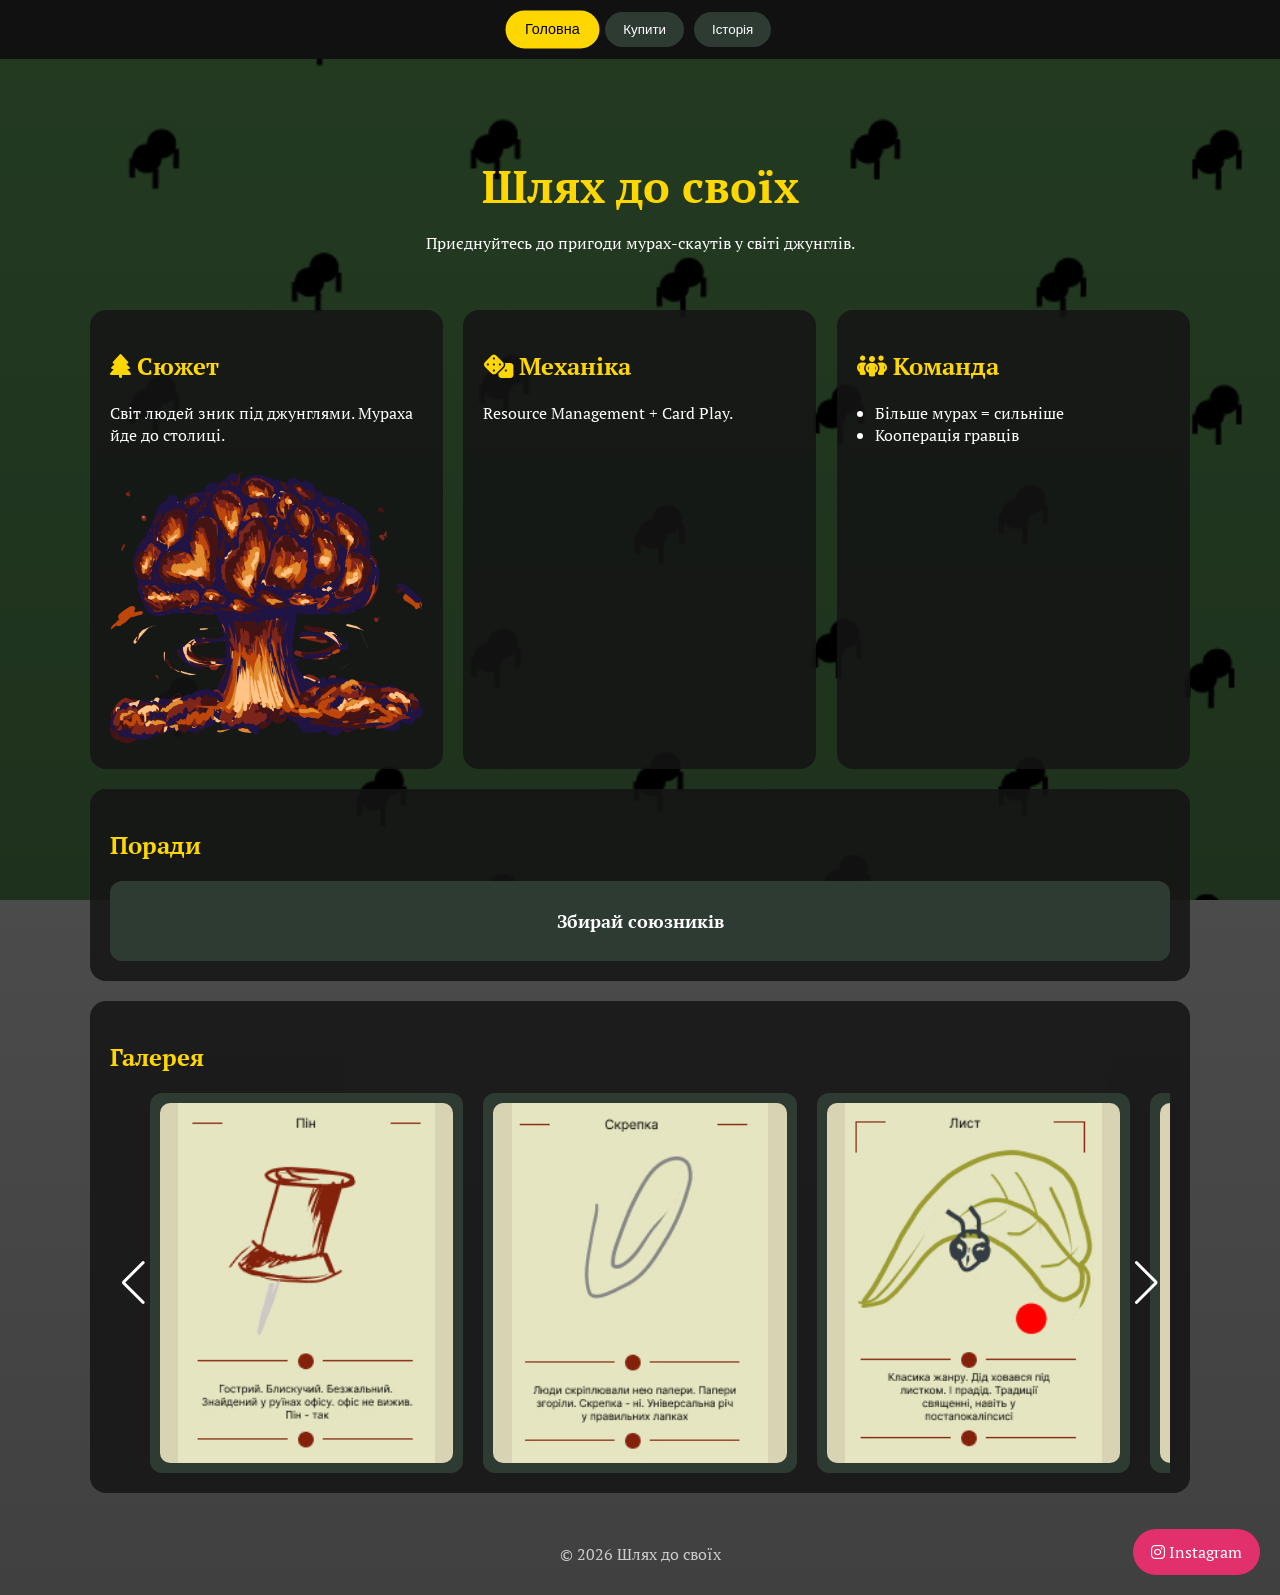
==== commit c1afd682: "Update index.html" ====
--- a/index.html
+++ b/index.html
@@ -10,151 +10,237 @@
 <link rel="stylesheet" href="https://cdn.jsdelivr.net/npm/swiper@11/swiper-bundle.min.css">
 
 <style>
-body{
-margin:0;
-font-family:'PT Serif',serif;
-background:
-linear-gradient(rgba(0,0,0,.6),rgba(0,0,0,.7)),
-url('bg.jpg') center/cover fixed;
-color:white;
-}
-
-header{
-background:#111;
-padding:15px;
-position:sticky;
-top:0;
-}
-
-nav{
-display:flex;
-justify-content:center;
-gap:10px;
-}
-
-nav button{
-padding:10px 20px;
-border:none;
-border-radius:20px;
-background:#2d3b33;
-color:white;
-cursor:pointer;
+#preloader {
+position: fixed;
+top: 0;
+left: 0;
+width: 100%;
+height: 100%;
+background: #111;
+z-index: 9999;
+display: flex;
+justify-content: center;
+align-items: center;
+transition: opacity .5s, visibility .5s;
+}
+
+.preloader-gif {
+width: 180px;
+height: auto;
+object-fit: contain;
+}
+
+body {
+margin: 0;
+font-family: 'PT Serif', serif;
+color: white;
+perspective: 1500px;
+background: linear-gradient(rgba(0,0,0,.65), rgba(0,0,0,.75)), url('bg.jpg') center/cover fixed;
+}
+
+header {
+position: sticky;
+top: 0;
+background: #111;
+padding: 12px;
+z-index: 100;
+}
+
+nav {
+display: flex;
+justify-content: center;
+gap: 10px;
+}
+
+nav button {
+padding: 10px 18px;
+border: none;
+border-radius: 20px;
+background: #2d3b33;
+color: white;
+cursor: pointer;
+transition: transform .3s, background .3s;
 }
 
 nav button.active,
-nav button:hover{
-background:gold;
-color:black;
-}
-
-.page{
-max-width:1200px;
-margin:auto;
-padding:20px;
-}
-
-.hero{
-text-align:center;
-padding:40px 20px;
-}
-
-.hero h1{
-font-size:50px;
-color:gold;
-}
-
-.hero p{
-max-width:700px;
-margin:auto;
-}
-
-.grid{
-display:grid;
-grid-template-columns:repeat(auto-fit,minmax(280px,1fr));
-gap:20px;
-}
-
-.panel{
-background:rgba(20,20,20,.85);
-padding:20px;
-border-radius:20px;
-}
-
-.panel h1,
-.panel h2{
-color:gold;
-}
-
-.hero-image{
-width:100%;
-border-radius:15px;
-margin-top:10px;
-}
-
-.feature-list{
-padding-left:20px;
-}
-
-.swiper{
-margin-top:15px;
-}
-
-.swiper-slide{
-background:#2d3b33;
-padding:15px;
-border-radius:15px;
-text-align:center;
-}
-
-.swiper-slide img{
-width:100%;
-height:420px;
-object-fit:contain;
-background:#d8d3b2;
-border-radius:10px;
-}
-
-.tab{
-display:none;
-}
-
-.tab.active{
-display:block;
-}
-
-.coming{
-text-align:center;
-font-size:35px;
-padding:80px 0;
-color:gold;
-}
-
-.instagram{
-position:fixed;
-right:20px;
-bottom:20px;
-background:#E1306C;
-color:white;
-padding:12px 18px;
-border-radius:30px;
-text-decoration:none;
-}
-
-footer{
-text-align:center;
-padding:30px;
-color:#ccc;
-}
-
-@media(max-width:768px){
-.hero h1{
-font-size:35px;
-}
+nav button:hover {
+background: gold;
+color: black;
+transform: scale(1.08);
+}
+
+.page {
+max-width: 1100px;
+margin: auto;
+padding: 20px;
+}
+
+.hero {
+text-align: center;
+padding: 40px 10px;
+}
+
+.hero h1 {
+font-size: 45px;
+color: gold;
+margin-bottom: 10px;
+transition: transform .3s;
+}
+
+.hero h1:hover {
+transform: scale(1.08);
+}
+
+.grid {
+display: grid;
+grid-template-columns: repeat(auto-fit, minmax(260px, 1fr));
+gap: 20px;
+}
+
+.panel {
+background: rgba(20,20,20,.85);
+padding: 20px;
+border-radius: 16px;
+}
+
+.hero-image {
+width: 100%;
+border-radius: 12px;
+margin-top: 10px;
+}
+
+.feature-list {
+padding-left: 18px;
+}
+
+.tab {
+display: none;
+}
+
+.tab.active {
+display: block;
+}
+
+.parallax-card {
+transition: transform .15s ease-out, box-shadow .3s;
+transform-style: preserve-3d;
+will-change: transform;
+}
+
+.parallax-card:hover {
+box-shadow: 0 20px 40px rgba(255, 215, 0, .25);
+z-index: 5;
+}
+
+.parallax-card h1,
+.parallax-card h2 {
+color: gold;
+transform: translateZ(30px);
+}
+
+.parallax-card p,
+.parallax-card ul,
+.parallax-card img,
+.parallax-card .swiper {
+transform: translateZ(20px);
+}
+
+.swiper {
+width: 100%;
+margin-top: 15px;
+}
+
+.swiper-slide {
+background: #2d3b33;
+border-radius: 12px;
+padding: 10px;
+text-align: center;
+box-sizing: border-box;
+}
+
+.tipSwiper .swiper-slide {
+padding: 20px 15px;
+display: flex;
+justify-content: center;
+align-items: center;
+min-height: 80px;
+font-size: 18px;
+font-weight: bold;
+}
+
+.gameSwiper {
+position: relative;
+padding: 0 40px;
+box-sizing: border-box;
+}
+
+.gameSwiper .swiper-slide img {
+width: 100%;
+height: 360px;
+object-fit: contain;
+background: #d8d3b2;
+border-radius: 10px;
+display: block;
+}
+
+.swiper-button-prev,
+.swiper-button-next {
+color: white;
+}
+
+.gameSwiper .swiper-button-prev {
+left: 10px;
+}
+
+.gameSwiper .swiper-button-next {
+right: 10px;
+}
+
+.coming {
+text-align: center;
+font-size: 30px;
+padding: 70px 0;
+color: gold;
+}
+
+.instagram {
+position: fixed;
+right: 20px;
+bottom: 20px;
+background: #E1306C;
+color: white;
+padding: 12px 18px;
+border-radius: 30px;
+text-decoration: none;
+z-index: 99;
+transition: transform .3s, background .3s;
+}
+
+.instagram:hover {
+transform: scale(1.15);
+background: #b12554;
+}
+
+footer {
+text-align: center;
+padding: 30px;
+color: #ccc;
 }
 </style>
+
+<script>
+window.tS = Date.now();
+</script>
 </head>
 
 <body>
+
+<!-- PRELOADER -->
+<div id="preloader">
+  <video class="preloader-gif" autoplay muted loop playsinline>
+    <source src="preloader.gif.mp4" type="video/mp4">
+  </video>
+</div>
 
 <header>
 <nav>
@@ -168,112 +254,63 @@
 
 <section class="hero">
 <h1>Шлях до своїх</h1>
-
-<p>
-Приєднуйтесь до пригоди мурах-скаутів у світі джунглів,
-де єдність — це сила.
-</p>
+<p>Приєднуйтесь до пригоди мурах-скаутів у світі джунглів.</p>
 </section>
 
 <section id="home" class="tab active">
 
 <div class="grid">
 
-<div class="panel">
-<h1><i class="fa-solid fa-tree"></i> Сюжет</h1>
-
-<p>
-Світ людей зник під товщею гігантських джунглів.
-Самотня мураха вирушає до Мурашника-Столиці.
-</p>
-
+<div class="panel parallax-card">
+<h2><i class="fa-solid fa-tree"></i> Сюжет</h2>
+<p>Світ людей зник під джунглями. Мураха йде до столиці.</p>
 <img src="Group 75.png" class="hero-image">
 </div>
 
-<div class="panel">
+<div class="panel parallax-card">
 <h2><i class="fa-solid fa-dice"></i> Механіка</h2>
-
-<p>
-Ходілка з елементами Resource Management та Card Play.
-</p>
-
-<p>
-Збирайте ресурси, союзників і проходьте небезпечні сектори.
-</p>
-</div>
-
-<div class="panel">
-<h2><i class="fa-solid fa-people-group"></i> Командна гра</h2>
-
+<p>Resource Management + Card Play.</p>
+</div>
+
+<div class="panel parallax-card">
+<h2><i class="fa-solid fa-people-group"></i> Команда</h2>
 <ul class="feature-list">
-<li>Більше мурах = більше сили</li>
-<li>Кооперація між гравцями</li>
+<li>Більше мурах = сильніше</li>
+<li>Кооперація гравців</li>
 </ul>
-
-</div>
-</div>
-
-<div class="panel" style="margin-top:20px">
-
-<h2><i class="fa-solid fa-lightbulb"></i> Поради</h2>
+</div>
+
+</div>
+
+<div class="panel parallax-card" style="margin-top:20px">
+<h2>Поради</h2>
 
 <div class="swiper tipSwiper">
 <div class="swiper-wrapper">
-
-<div class="swiper-slide">
-Збирай союзників для бонусів
-</div>
-
-<div class="swiper-slide">
-Досліджуй покинутий сад
-</div>
-
-<div class="swiper-slide">
-Карти подій змінюють маршрут
-</div>
-
-<div class="swiper-slide">
-Досягни Мурашника-Столиці
-</div>
-
-</div>
-</div>
-</div>
-
-<div class="panel" style="margin-top:20px">
-
-<h2><i class="fa-solid fa-gamepad"></i> Галерея</h2>
+<div class="swiper-slide">Збирай союзників</div>
+<div class="swiper-slide">Досліджуй локації</div>
+<div class="swiper-slide">Карти змінюють гру</div>
+</div>
+</div>
+
+</div>
+
+<div class="panel parallax-card" style="margin-top:20px">
+<h2>Галерея</h2>
 
 <div class="swiper gameSwiper">
-
 <div class="swiper-wrapper">
-
-<div class="swiper-slide">
-<img src="Group23.jpg">
-</div>
-
-<div class="swiper-slide">
-<img src="Group24.jpg">
-</div>
-
-<div class="swiper-slide">
-<img src="Group25.jpg">
-</div>
-
-<div class="swiper-slide">
-<img src="Group22.jpg">
-</div>
-
-<div class="swiper-slide">
-<img src="Group21.jpg">
-</div>
-
+<div class="swiper-slide"><img src="Group23.jpg"></div>
+<div class="swiper-slide"><img src="Group24.jpg"></div>
+<div class="swiper-slide"><img src="Group25.jpg"></div>
+<div class="swiper-slide"><img src="Group22.jpg"></div>
+<div class="swiper-slide"><img src="Group21.jpg"></div>
 </div>
 
 <div class="swiper-button-prev"></div>
 <div class="swiper-button-next"></div>
-
-</div>
+</div>
+
 </div>
 
 </section>
@@ -286,62 +323,105 @@
 
 <section id="story" class="tab">
 <div class="panel">
-<p class="coming">Історія скоро буде додана...</p>
+<p class="coming">Історія скоро буде...</p>
 </div>
 </section>
 
 </main>
 
-<a href="https://www.instagram.com/shliah_do_svoih/?g=5"
-target="_blank"
-class="instagram">
+<a href="https://www.instagram.com/shliah_do_svoih/?g=5" target="_blank" class="instagram">
 <i class="fa-brands fa-instagram"></i> Instagram
 </a>
 
-<footer>
-© 2026 Шлях до своїх
-</footer>
+<footer>© 2026 Шлях до своїх</footer>
 
 <script src="https://cdn.jsdelivr.net/npm/swiper@11/swiper-bundle.min.js"></script>
 
 <script>
-function openTab(id,btn){
-
-document.querySelectorAll('.tab').forEach(tab=>{
-tab.classList.remove('active');
+window.addEventListener('load', () => {
+
+setTimeout(() => {
+
+const p = document.getElementById('preloader');
+
+p.style.opacity = '0';
+p.style.visibility = 'hidden';
+
+setTimeout(() => {
+p.remove();
+}, 500);
+
+}, Math.max(0, 1000 - (Date.now() - window.tS)));
+
+});
+
+function openTab(id, btn) {
+
+document.querySelectorAll('.tab').forEach(t => {
+t.classList.remove('active');
 });
 
 document.getElementById(id).classList.add('active');
 
-document.querySelectorAll('nav button').forEach(button=>{
-button.classList.remove('active');
+document.querySelectorAll('nav button').forEach(b => {
+b.classList.remove('active');
 });
 
 btn.classList.add('active');
 }
 
-new Swiper('.tipSwiper',{
-loop:true,
-autoplay:{
-delay:2800
+const swiperOptions = {
+loop: true,
+observer: true,
+observeParents: true
+};
+
+new Swiper('.tipSwiper', {
+...swiperOptions,
+autoplay: {
+delay: 2500
 },
-slidesPerView:1
-});
-
-new Swiper('.gameSwiper',{
-loop:true,
-spaceBetween:20,
-
-navigation:{
-nextEl:'.swiper-button-next',
-prevEl:'.swiper-button-prev'
+slidesPerView: 1
+});
+
+new Swiper('.gameSwiper', {
+...swiperOptions,
+spaceBetween: 20,
+slidesPerView: 1,
+
+navigation: {
+nextEl: '.swiper-button-next',
+prevEl: '.swiper-button-prev'
 },
 
-breakpoints:{
-0:{slidesPerView:1},
-768:{slidesPerView:2},
-1100:{slidesPerView:3}
-}
+breakpoints: {
+768: {
+slidesPerView: 2
+},
+1100: {
+slidesPerView: 3
+}
+}
+});
+
+document.querySelectorAll('.parallax-card').forEach(card => {
+
+card.addEventListener('mousemove', (e) => {
+
+const r = card.getBoundingClientRect();
+
+const x = (e.clientX - r.left) / r.width - 0.5;
+const y = (e.clientY - r.top) / r.height - 0.5;
+
+card.style.transform =
+`scale(1.05) rotateX(${(y * 12).toFixed(2)}deg) rotateY(${(-x * 12).toFixed(2)}deg)`;
+
+});
+
+card.addEventListener('mouseleave', () => {
+card.style.transform = 'scale(1) rotateX(0deg) rotateY(0deg)';
+});
+
 });
 </script>
 
